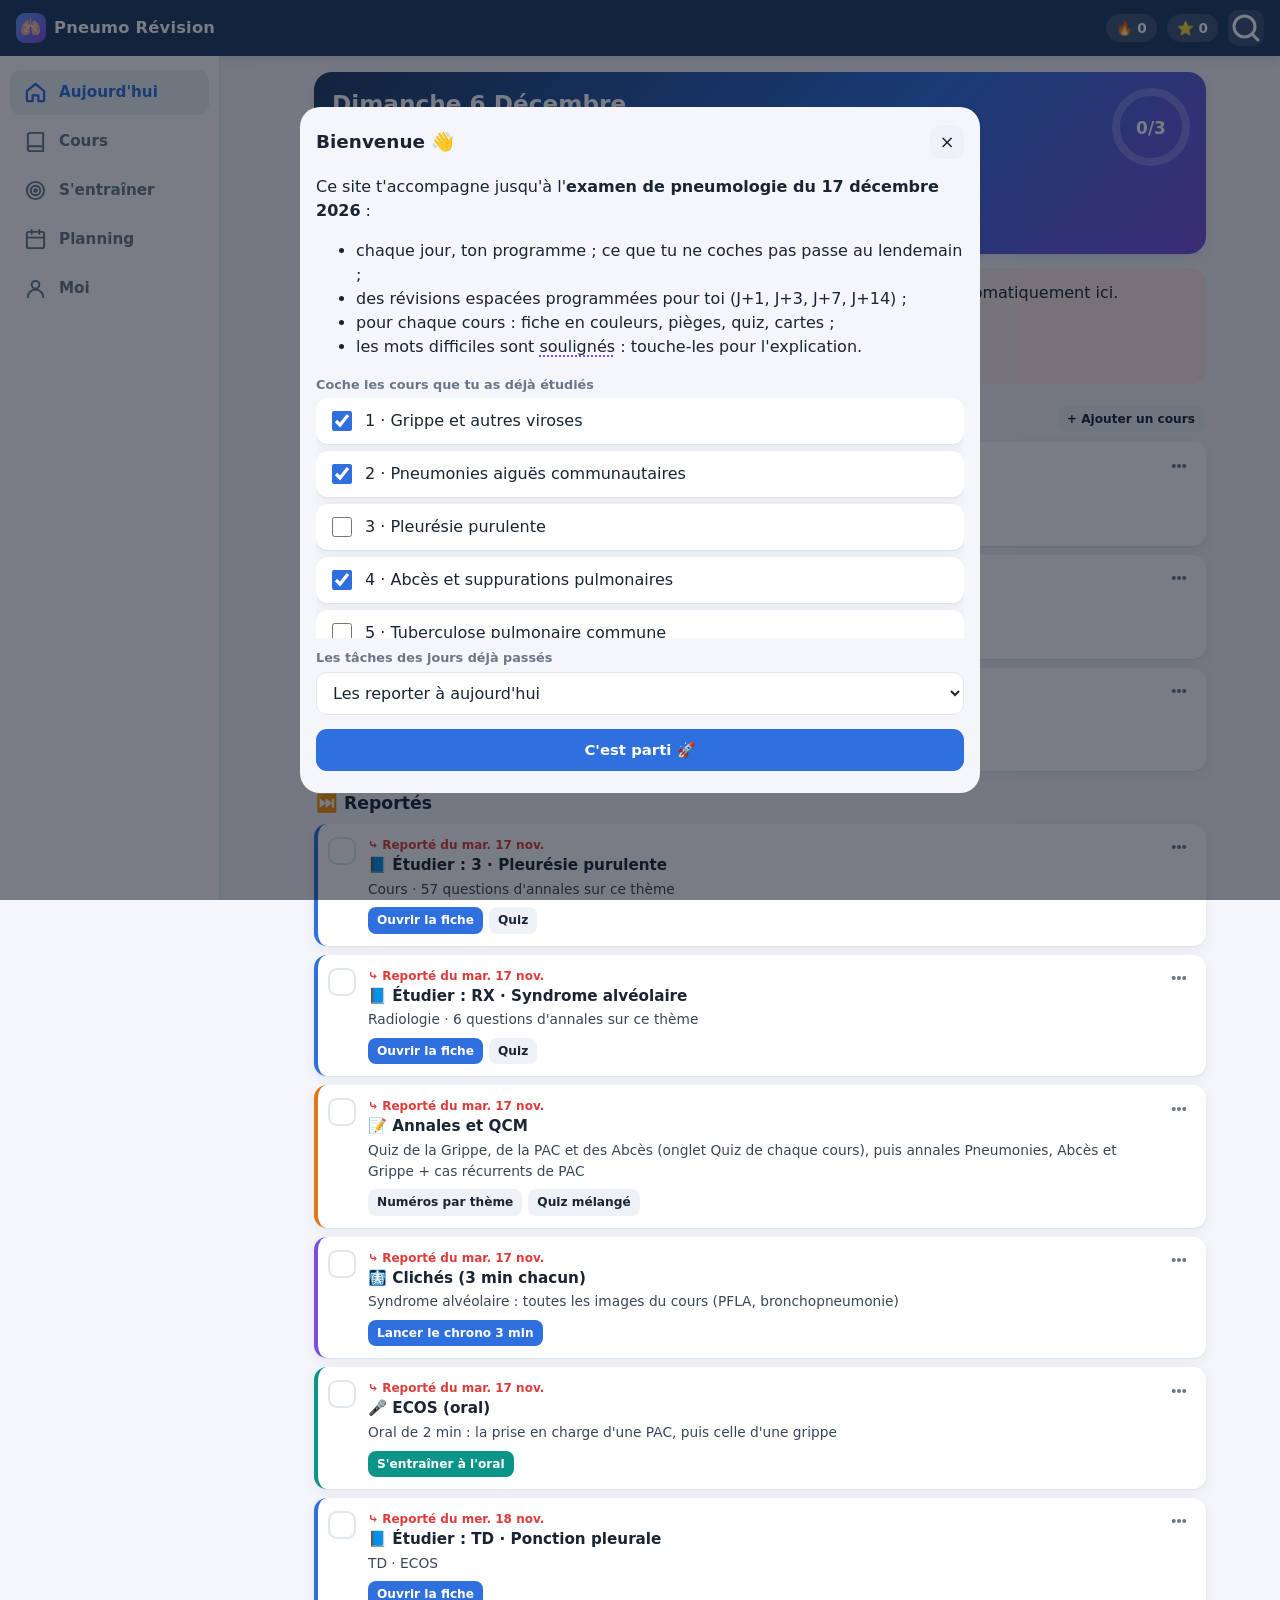
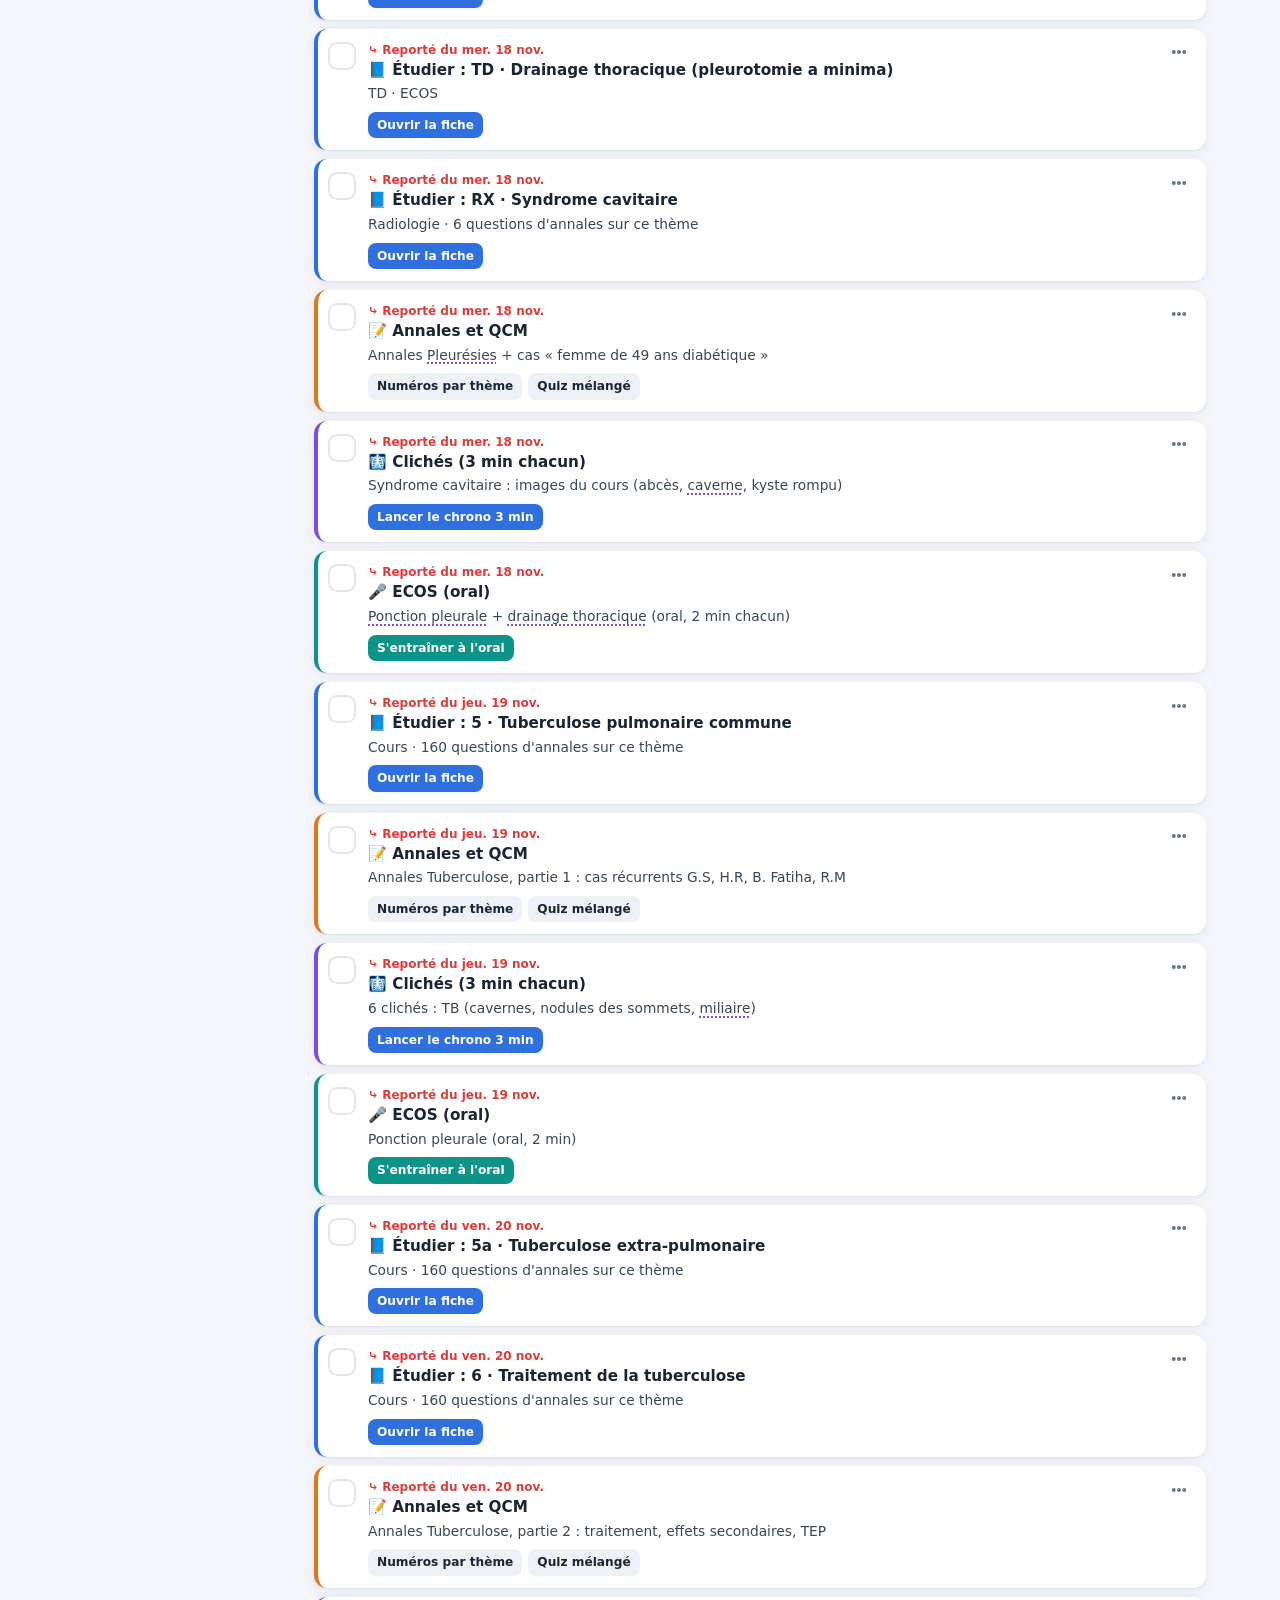
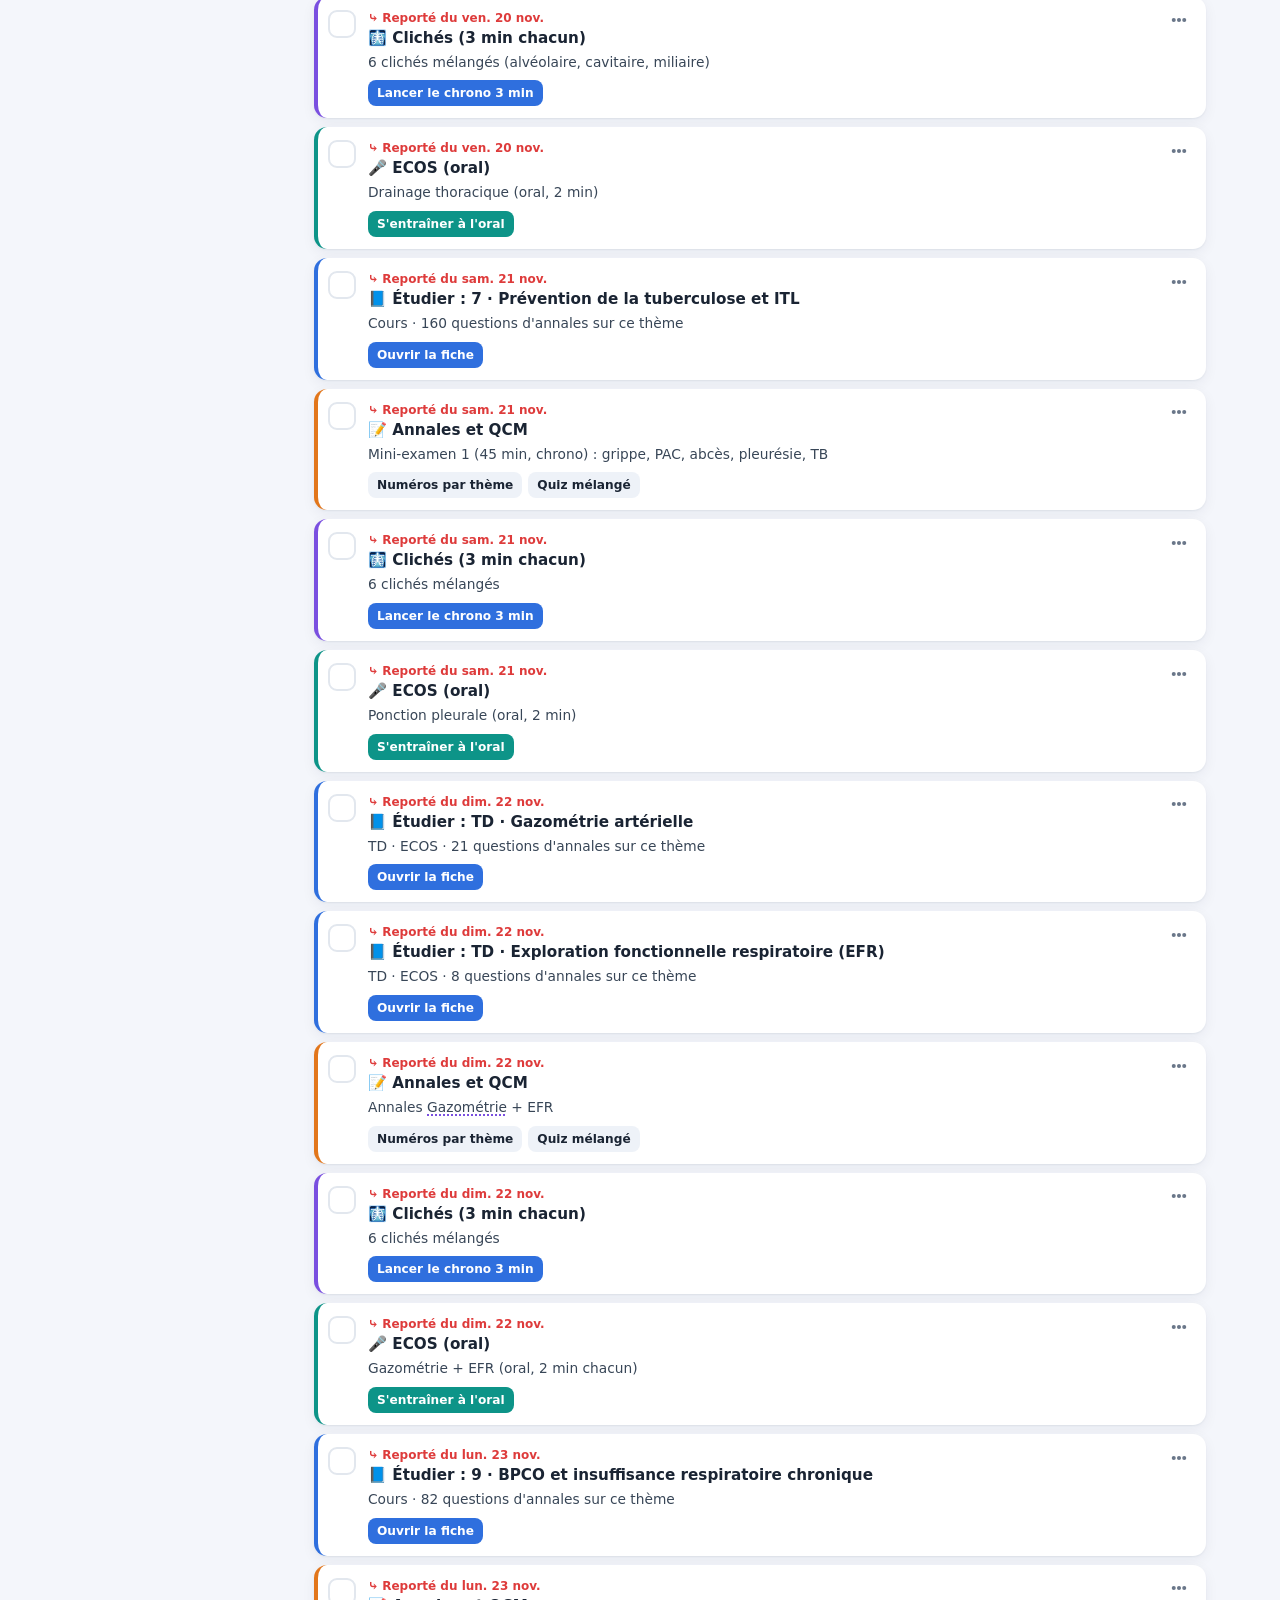
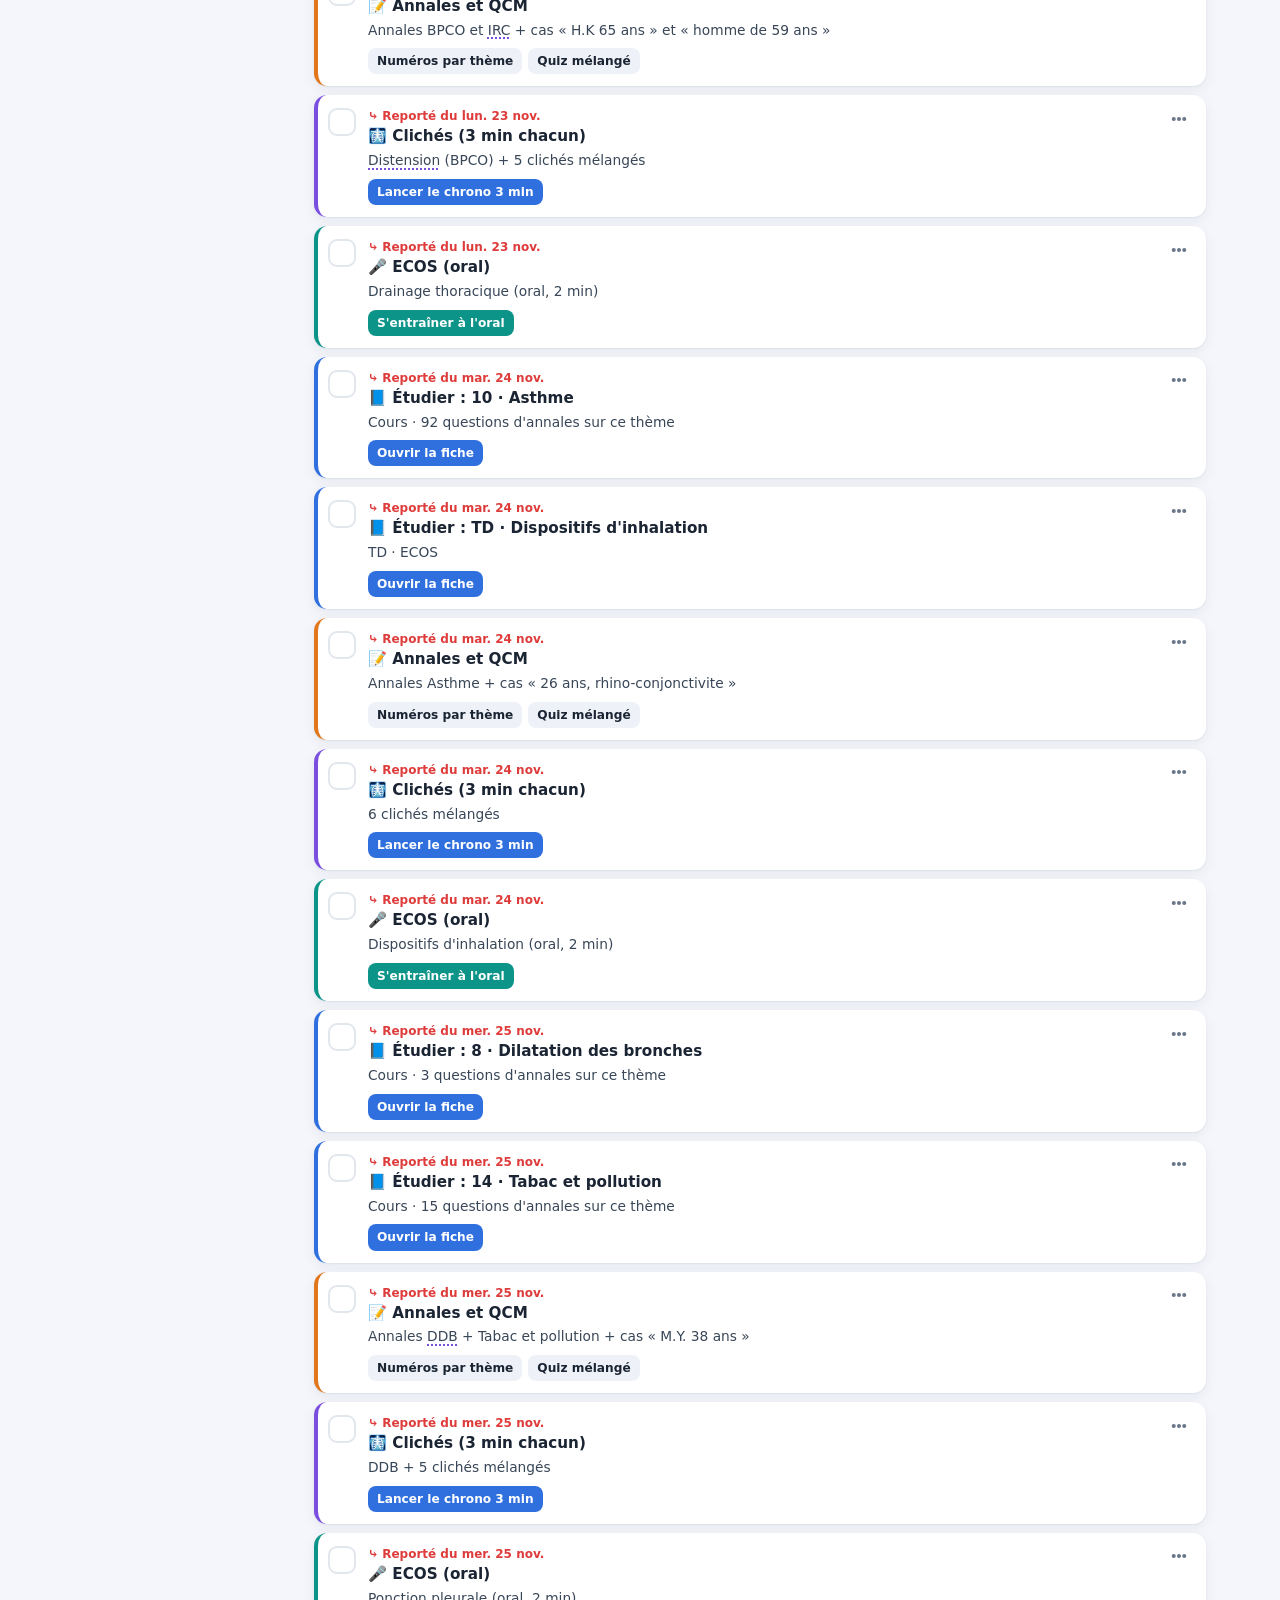
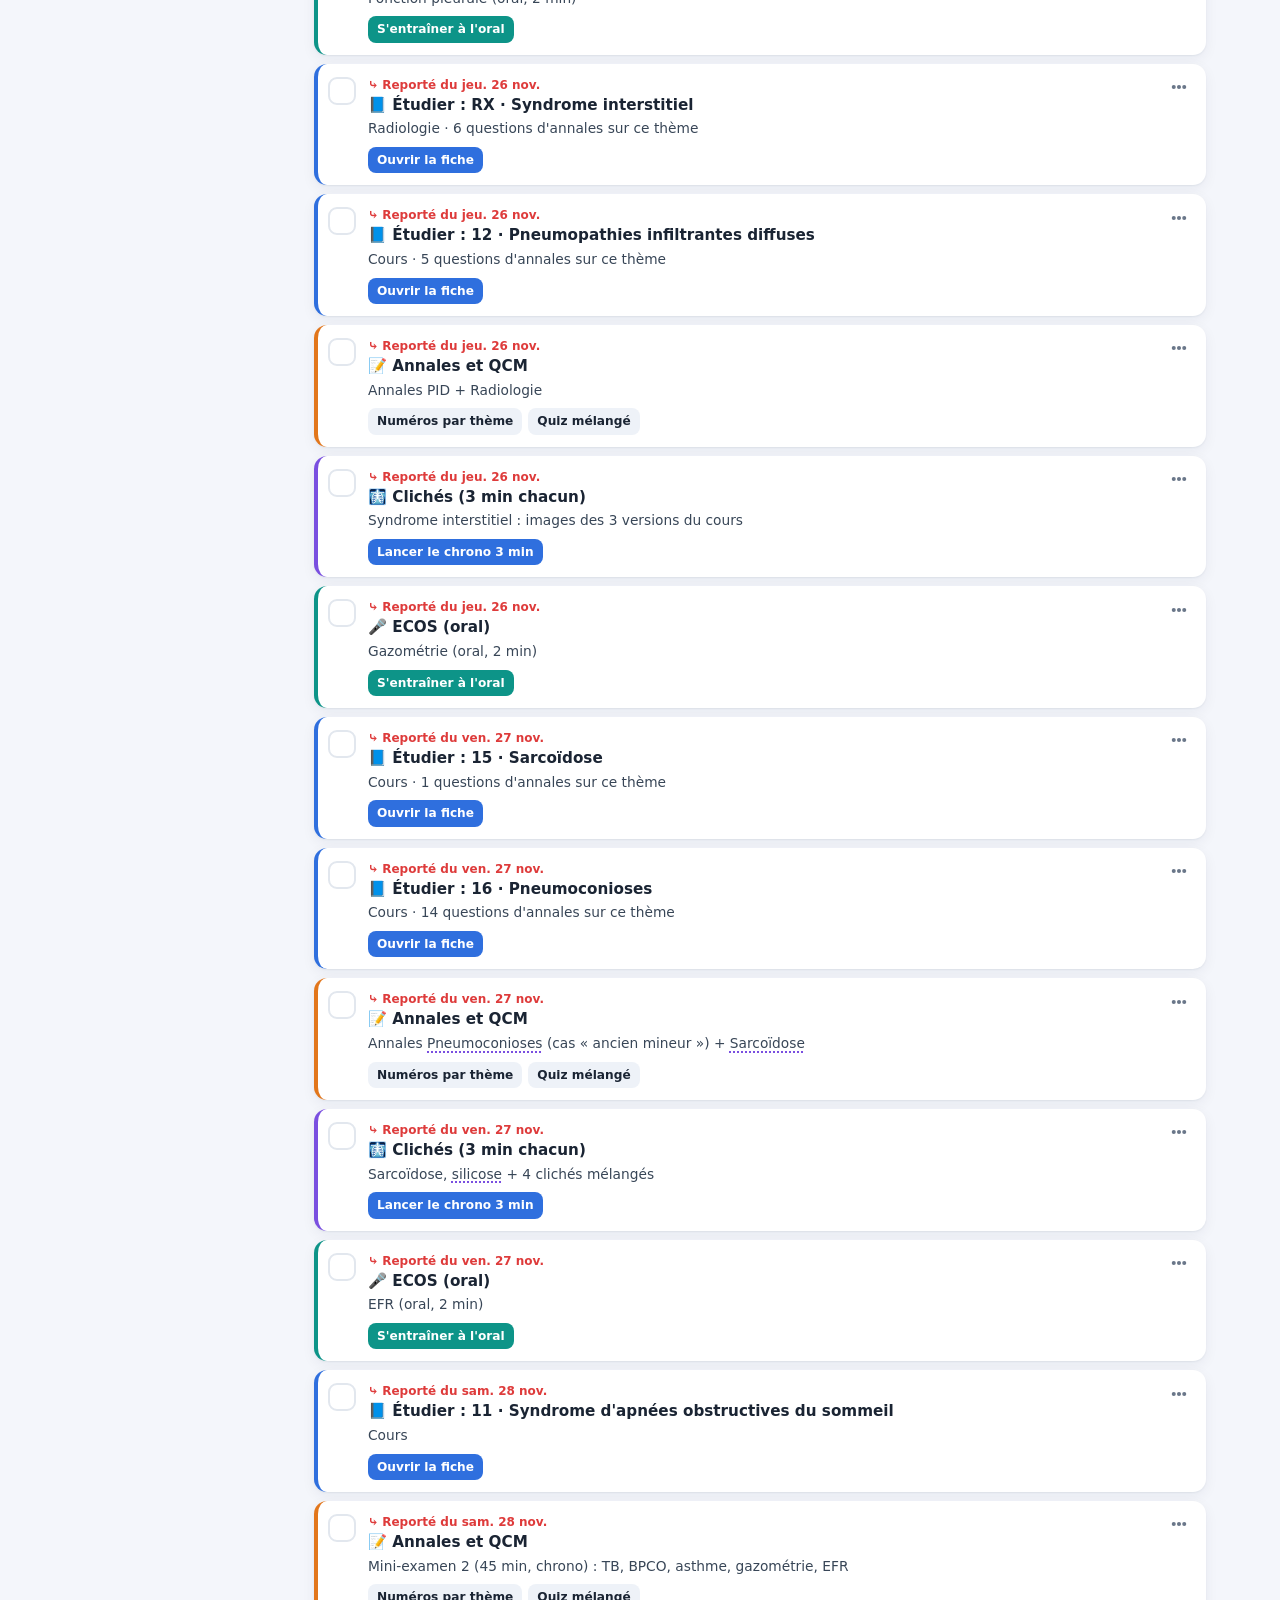
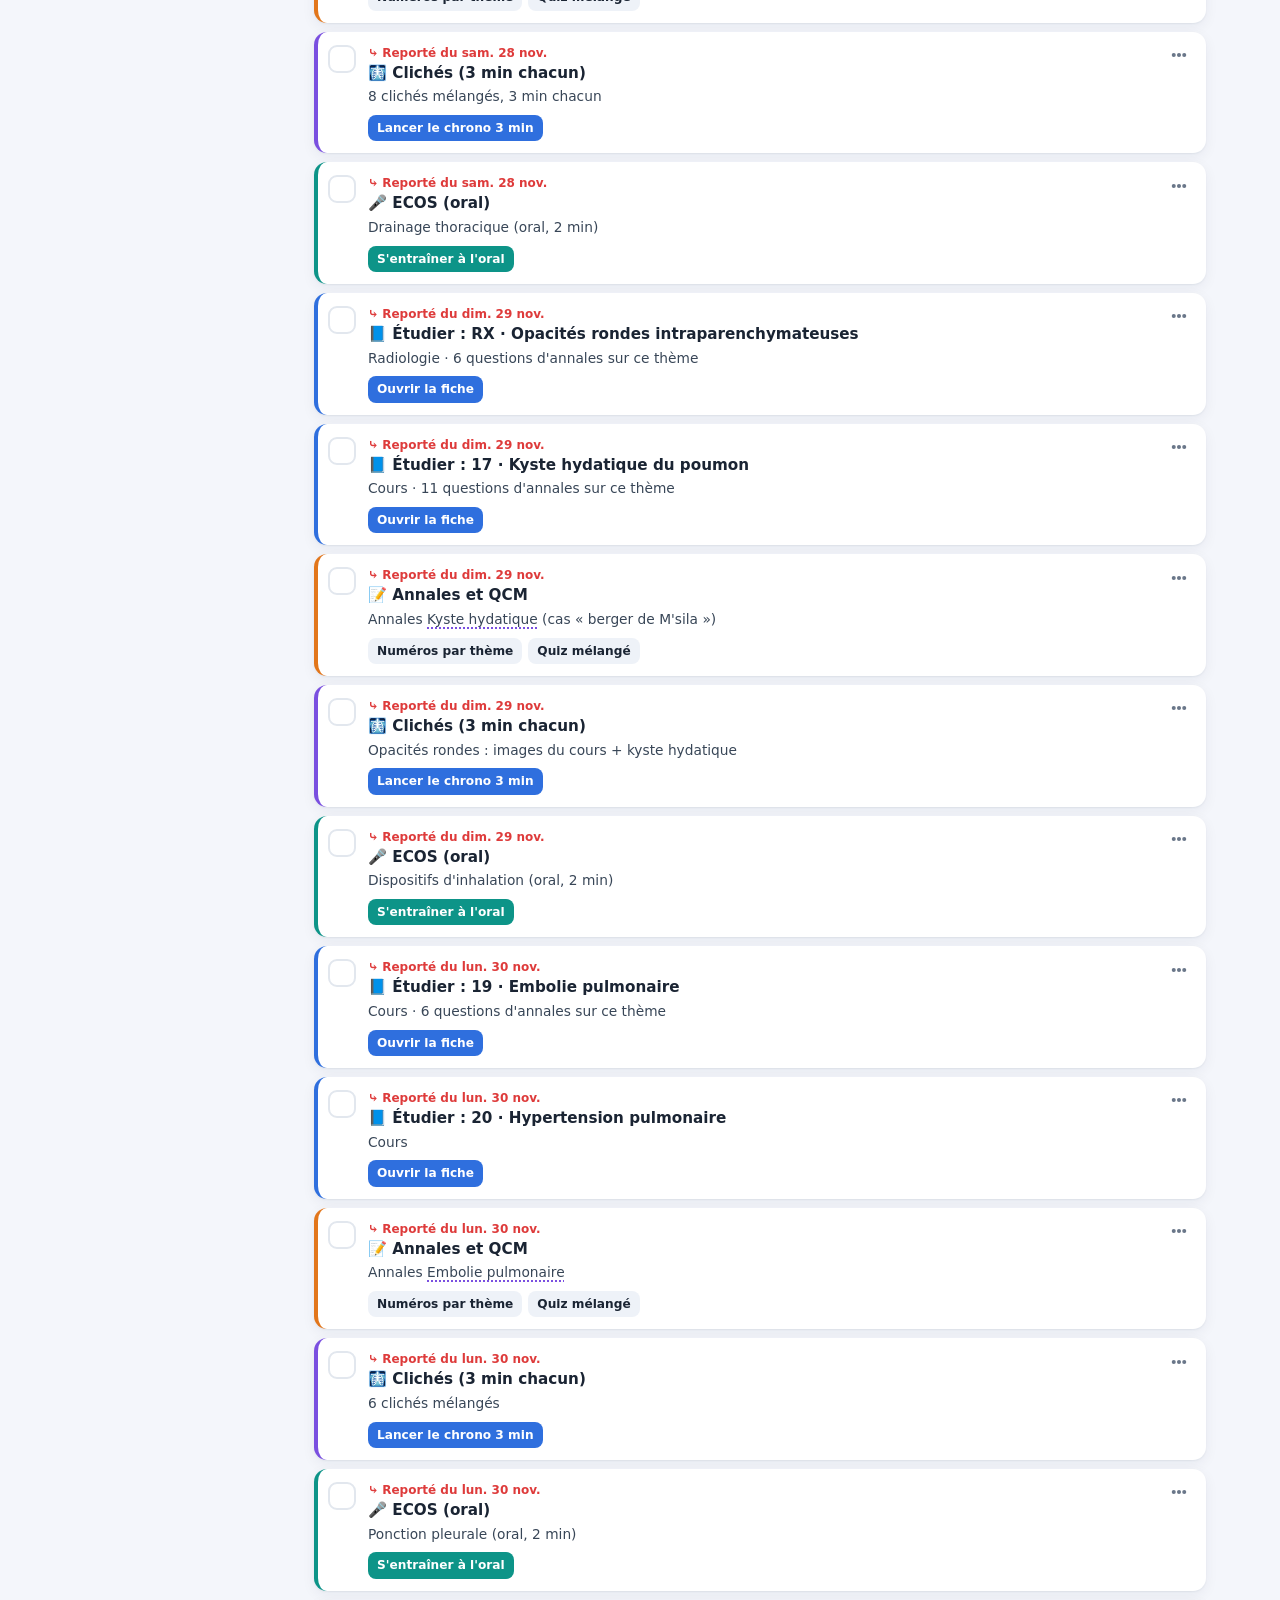
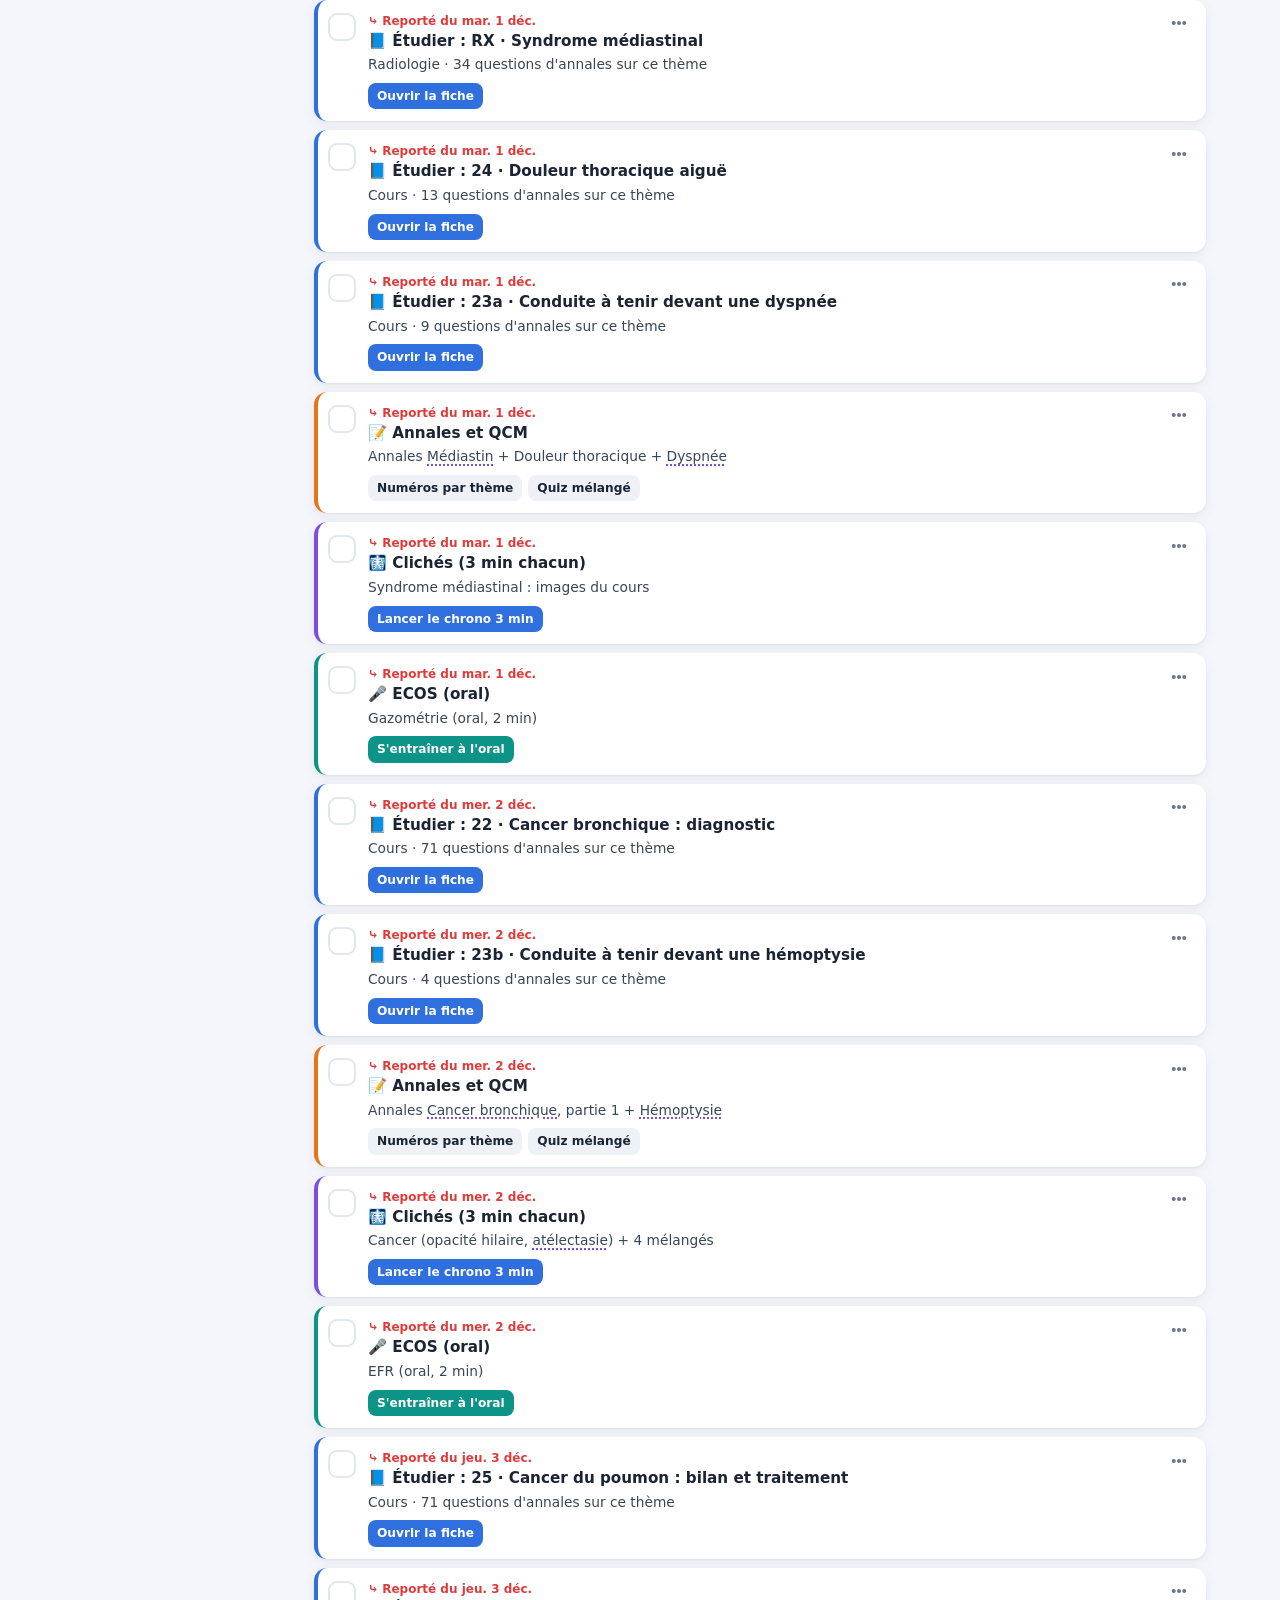
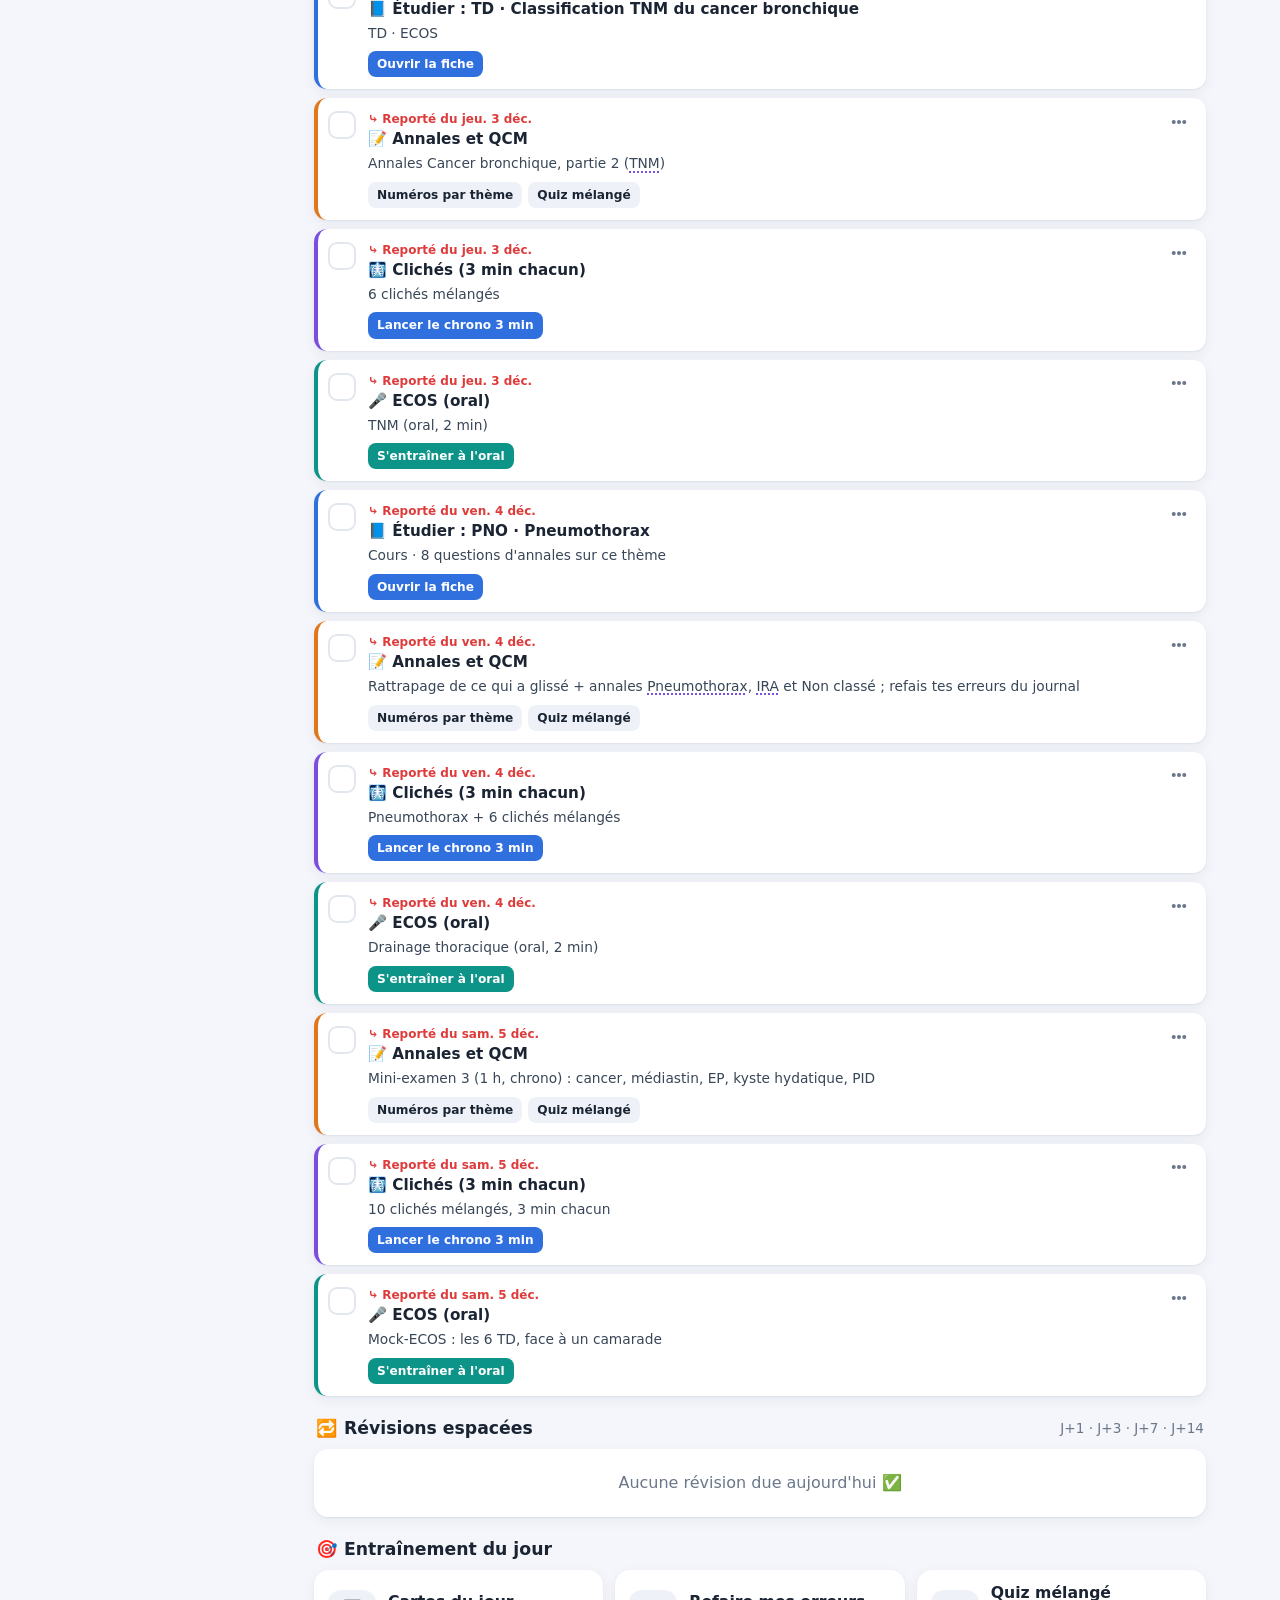
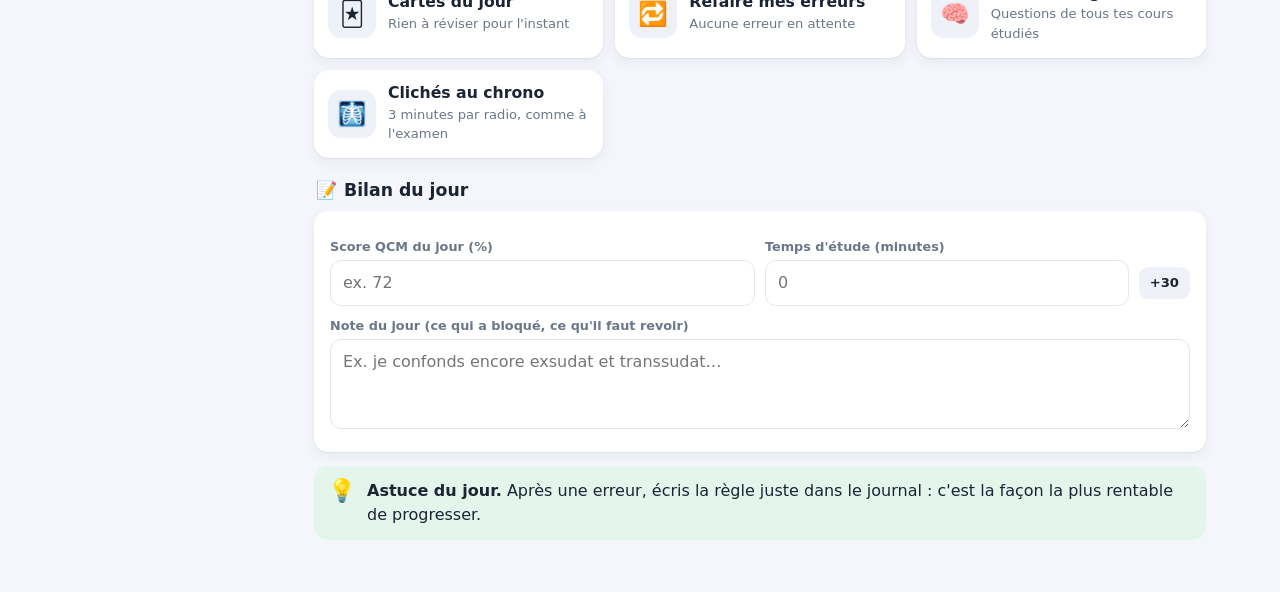
==== index.html @ cb08b5fe "Pneumo Révision : première version du site Planning jour par jour avec report automatique, révisions" ====
<!DOCTYPE html>
<html lang="fr">
<head>
<meta charset="utf-8">
<meta name="viewport" content="width=device-width, initial-scale=1, viewport-fit=cover">
<title>Pneumo Révision · Examen de pneumologie du 17/12/2026</title>
<meta name="description" content="Réviser la pneumologie (4e année, Blida) : planning jour par jour avec report automatique, fiches en couleurs, pièges, quiz, cartes, clichés au chrono, ECOS.">
<meta name="theme-color" content="#1e3a62">
<link rel="manifest" href="manifest.webmanifest">
<link rel="icon" type="image/png" href="img/icon-192.png">
<link rel="apple-touch-icon" href="img/icon-192.png">
<link rel="stylesheet" href="css/app.css">
</head>
<body>
<div id="app"><p style="padding:24px;font-family:system-ui,sans-serif;color:#6a7789">Chargement de Pneumo Révision…</p></div>
<noscript><p style="padding:24px;font-family:system-ui,sans-serif">Active JavaScript pour utiliser ce site.</p></noscript>
<script>window.PNEUMO = { F: {}, fiche: function (id, d) { this.F[id] = d; } };</script>
<script src="data/lessons.js"></script>
<script src="data/plan.js"></script>
<script src="data/annales.js"></script>
<script src="data/glossaire.js"></script>
<script src="data/qsj.js"></script>
<script src="data/figs.js"></script>
<script src="data/fiches.js"></script>
<script src="js/core.js"></script>
<script src="js/ui.js"></script>
<script src="js/views.js"></script>
<script src="js/train.js"></script>
<script>
  PNEUMO.start();
  if ('serviceWorker' in navigator && location.protocol === 'https:') { navigator.serviceWorker.register('sw.js').catch(function () {}); }
</script>
</body>
</html>
---- css/app.css ----
/* Pneumo Révision — feuille de style */
:root{
  --bg:#f4f6fb; --card:#fff; --ink:#1a2433; --ink2:#384657; --muted:#6a7789; --line:#e2e7ee; --soft:#eef2f8; --soft2:#f7f9fc;
  --navy:#1e3a62; --blue:#2f6fde; --teal:#0d9488; --green:#1f9d60; --orange:#e2761b; --red:#de3b3b; --purple:#7a4fe0; --pink:#d23a7a; --yellow:#f2b400;
  --p1:#2f6fde; --p2:#e2761b; --p3:#1f9d60; --px:#de3b3b;
  --ret-bg:#fff6d3; --ret-bd:#f0b400; --ret-ink:#8a5d00;
  --pie-bg:#fdeaea; --pie-bd:#de3b3b; --pie-ink:#a92626;
  --pq-bg:#e8f0ff; --pq-bd:#2f6fde; --pq-ink:#1f4fb4;
  --ast-bg:#e4f6ec; --ast-bd:#1f9d60; --ast-ink:#16794a;
  --crs-bg:#fff0e2; --crs-bd:#e8590c; --crs-ink:#a8460a;
  --ex-bg:#f2edff; --ex-bd:#7a4fe0; --ex-ink:#5b35b8;
  --shadow:0 1px 2px rgba(20,35,60,.06),0 4px 14px rgba(20,35,60,.06);
  --r:14px; --nav-h:64px;
  color-scheme:light;
}
[data-theme=dark]{
  --bg:#0e1420; --card:#172131; --ink:#e8eef6; --ink2:#c3cedb; --muted:#8c99aa; --line:#263346; --soft:#1d2a3d; --soft2:#152031;
  --navy:#2a4d80;
  --ret-bg:#3a3010; --ret-ink:#ffd666; --pie-bg:#3c1b1d; --pie-ink:#ff9b9b; --pq-bg:#16284a; --pq-ink:#9cc0ff;
  --ast-bg:#13311f; --ast-ink:#7fe0a7; --crs-bg:#3a2412; --crs-ink:#ffb27a; --ex-bg:#271d45; --ex-ink:#c4adff;
  --shadow:0 1px 2px rgba(0,0,0,.3),0 6px 18px rgba(0,0,0,.25);
  color-scheme:dark;
}
*{box-sizing:border-box}
html{-webkit-text-size-adjust:100%}
body{margin:0;background:var(--bg);color:var(--ink);font:16px/1.5 system-ui,-apple-system,"Segoe UI",Roboto,"Noto Sans","Helvetica Neue",Arial,sans-serif;-webkit-tap-highlight-color:transparent}
a{color:var(--blue);text-decoration:none}
button{font:inherit;color:inherit;cursor:pointer}
input,select,textarea{font:inherit;color:inherit}
h1,h2,h3,h4{line-height:1.2;margin:0}
mark{background:#ffe066;color:#1a2433;border-radius:3px;padding:0 .15em}
[data-theme=dark] mark{background:#b8860b;color:#fff}
b,strong{font-weight:700}
em.red{font-style:normal;color:var(--red);font-weight:700}
.muted{color:var(--muted)}
.small{font-size:.85rem}
.hide{display:none!important}
.sr{position:absolute;width:1px;height:1px;overflow:hidden;clip:rect(0 0 0 0)}

/* ---------- layout ---------- */
#app{min-height:100vh}
.top{position:sticky;top:0;z-index:30;display:flex;align-items:center;gap:10px;padding:10px 16px;background:var(--navy);color:#fff;box-shadow:0 2px 10px rgba(0,0,0,.12)}
.top .logo{display:flex;align-items:center;gap:8px;font-weight:800;letter-spacing:.2px;color:#fff;font-size:1.02rem}
.top .logo .lg{width:30px;height:30px;border-radius:9px;background:linear-gradient(135deg,#5aa0ff,#7a4fe0);display:grid;place-items:center;font-size:17px}
.top .sp{flex:1}
@media(max-width:400px){.top .lt2{display:none}.top{gap:7px;padding:10px 12px}}
.top .pill{display:flex;align-items:center;gap:5px;background:rgba(255,255,255,.14);border-radius:99px;padding:4px 10px;font-size:.85rem;font-weight:700;color:#fff;border:0}
.top .ib{background:rgba(255,255,255,.12);border:0;color:#fff;width:36px;height:36px;border-radius:10px;display:grid;place-items:center}
main{max-width:920px;margin:0 auto;padding:16px 14px calc(var(--nav-h) + 26px)}
.nav{position:fixed;left:0;right:0;bottom:0;z-index:40;display:flex;background:var(--card);border-top:1px solid var(--line);height:var(--nav-h);padding-bottom:env(safe-area-inset-bottom)}
.nav a{flex:1;display:flex;flex-direction:column;align-items:center;justify-content:center;gap:2px;font-size:.7rem;color:var(--muted);font-weight:600}
.nav a svg{width:23px;height:23px}
.nav a.on{color:var(--blue)}
.nav a.on svg{stroke-width:2.4}
@media(min-width:960px){
  .nav{top:56px;bottom:0;right:auto;width:220px;height:auto;flex-direction:column;justify-content:flex-start;padding:14px 10px;border-top:0;border-right:1px solid var(--line);gap:4px}
  .nav a{flex:0;flex-direction:row;justify-content:flex-start;gap:12px;font-size:.95rem;padding:11px 14px;border-radius:11px}
  .nav a.on{background:var(--soft)}
  main{margin-left:max(240px,calc(50% - 460px + 120px));padding-bottom:40px}
}

/* ---------- generic ---------- */
.card{background:var(--card);border-radius:var(--r);box-shadow:var(--shadow);padding:16px;margin-bottom:14px}
.card.flat{box-shadow:none;border:1px solid var(--line)}
.h-sec{display:flex;align-items:center;justify-content:space-between;gap:8px;margin:22px 2px 10px}
.h-sec h2{font-size:1.08rem}
.h-sec .act{font-size:.85rem;font-weight:600}
.row{display:flex;gap:10px;align-items:center}
.wrap{flex-wrap:wrap}
.grow{flex:1;min-width:0}
.grid2{display:grid;grid-template-columns:repeat(auto-fill,minmax(250px,1fr));gap:12px}
.grid3{display:grid;grid-template-columns:repeat(auto-fill,minmax(180px,1fr));gap:10px}
.btn{display:inline-flex;align-items:center;justify-content:center;gap:7px;border:0;border-radius:11px;padding:10px 15px;font-weight:700;font-size:.93rem;background:var(--blue);color:#fff;transition:transform .08s,filter .15s;text-align:center}
.btn:active{transform:scale(.97)}
.btn:hover{filter:brightness(1.06)}
.btn.ghost{background:var(--soft);color:var(--ink)}
.btn.line{background:transparent;color:var(--blue);box-shadow:inset 0 0 0 1.5px var(--blue)}
.btn.green{background:var(--green)} .btn.red{background:var(--red)} .btn.orange{background:var(--orange)} .btn.purple{background:var(--purple)} .btn.teal{background:var(--teal)}
.btn.sm{padding:6px 11px;font-size:.82rem;border-radius:9px}
.btn.xs{padding:4px 9px;font-size:.76rem;border-radius:8px}
.btn.block{width:100%}
.btn[disabled]{opacity:.45;pointer-events:none}
.chip{display:inline-flex;align-items:center;gap:5px;font-size:.75rem;font-weight:700;padding:3px 9px;border-radius:99px;background:var(--soft);color:var(--ink2);white-space:nowrap}
.chip.blue{background:#e6efff;color:#2556c4} .chip.green{background:#e1f5ea;color:#177a4a} .chip.orange{background:#fdeedd;color:#b25a10}
.chip.red{background:#fde6e6;color:#b52b2b} .chip.purple{background:#efe8ff;color:#5d35c0} .chip.teal{background:#dcf4f1;color:#0b7369} .chip.gray{background:var(--soft);color:var(--muted)}
[data-theme=dark] .chip.blue{background:#1c3260;color:#a9c6ff}[data-theme=dark] .chip.green{background:#123726;color:#86e0ad}[data-theme=dark] .chip.orange{background:#3d2611;color:#ffbd85}
[data-theme=dark] .chip.red{background:#3f1b1d;color:#ffa3a3}[data-theme=dark] .chip.purple{background:#2a1f4d;color:#c8b2ff}[data-theme=dark] .chip.teal{background:#0f3532;color:#7fe3d6}
.bar{height:8px;border-radius:99px;background:var(--soft);overflow:hidden}
.bar>i{display:block;height:100%;border-radius:99px;background:linear-gradient(90deg,var(--blue),var(--purple));transition:width .5s}
.bar.green>i{background:linear-gradient(90deg,#20b26c,#7bd389)}
.input,select.input,textarea.input{width:100%;border:1.5px solid var(--line);background:var(--card);border-radius:11px;padding:10px 12px;outline:0}
.input:focus{border-color:var(--blue)}
textarea.input{min-height:90px;resize:vertical}
label.lb{display:block;font-size:.8rem;font-weight:700;color:var(--muted);margin:10px 0 4px}
.empty{text-align:center;color:var(--muted);padding:22px 10px}
.kpi{display:grid;grid-template-columns:repeat(auto-fit,minmax(120px,1fr));gap:10px}
.kpi>div{background:var(--card);border-radius:13px;box-shadow:var(--shadow);padding:12px 14px}
.kpi b{display:block;font-size:1.45rem;line-height:1.1}
.kpi span{font-size:.78rem;color:var(--muted);font-weight:600}

/* ---------- hero (today) ---------- */
.hero{position:relative;overflow:hidden;border-radius:18px;padding:18px;color:#fff;background:linear-gradient(135deg,#1e3a62 0%,#2f6fde 60%,#7a4fe0 100%);box-shadow:var(--shadow);margin-bottom:14px}
.hero h1{font-size:1.45rem;text-transform:capitalize}
.hero .sub{opacity:.92;margin-top:4px;font-size:.92rem}
.hero .cd{display:inline-flex;align-items:baseline;gap:6px;margin-top:10px;background:rgba(255,255,255,.16);border-radius:12px;padding:6px 12px;font-weight:700}
.hero .cd b{font-size:1.5rem}
.hero .ring{position:absolute;right:16px;top:16px}
.hero .chips{margin-top:10px;display:flex;gap:6px;flex-wrap:wrap}
.hero .chips .chip{background:rgba(255,255,255,.18);color:#fff}
.ring text{font-weight:800}

/* ---------- tasks ---------- */
.task{display:flex;align-items:flex-start;gap:12px;background:var(--card);border-radius:13px;box-shadow:var(--shadow);padding:12px 12px 12px 10px;margin-bottom:9px;border-left:4px solid var(--blue);transition:opacity .25s}
.task.k-lesson{border-left-color:var(--blue)} .task.k-annales{border-left-color:var(--orange)} .task.k-cliches{border-left-color:var(--purple)} .task.k-ecos{border-left-color:var(--teal)} .task.k-rev{border-left-color:var(--green)} .task.k-extra{border-left-color:var(--pink)}
.task.done{opacity:.55}
.task.done .tt{text-decoration:line-through}
.task .tt{font-weight:700;font-size:.95rem}
.task .td{font-size:.86rem;color:var(--ink2);margin-top:2px}
.task .ta{display:flex;gap:6px;flex-wrap:wrap;margin-top:8px}
.task .late{color:var(--red);font-weight:700;font-size:.75rem}
.ck{flex:0 0 auto;width:28px;height:28px;border-radius:9px;border:2px solid var(--line);background:var(--card);display:grid;place-items:center;transition:all .15s;margin-top:1px;padding:0}
.ck svg{width:17px;height:17px;stroke:#fff;stroke-width:3.2;opacity:0}
.ck.on{background:var(--green);border-color:var(--green)}
.ck.on svg{opacity:1}
.more{border:0;background:transparent;color:var(--muted);width:30px;height:30px;border-radius:8px;flex:0 0 auto}
.more:hover{background:var(--soft)}
.banner{border-radius:14px;padding:13px 14px;margin-bottom:12px;display:flex;gap:11px;align-items:flex-start}
.banner.warn{background:var(--pie-bg);color:var(--ink)}
.banner.info{background:var(--pq-bg)}
.banner.ok{background:var(--ast-bg)}
.banner .bi{font-size:1.4rem;line-height:1}

/* ---------- lessons list ---------- */
.seg{display:flex;gap:6px;overflow-x:auto;padding-bottom:4px;margin-bottom:10px;scrollbar-width:none}
.seg button{border:0;background:var(--card);box-shadow:var(--shadow);border-radius:99px;padding:7px 13px;font-weight:700;font-size:.82rem;white-space:nowrap;color:var(--ink2)}
.seg button.on{background:var(--navy);color:#fff}
.lc{position:relative;display:block;background:var(--card);border-radius:14px;box-shadow:var(--shadow);padding:13px 14px 12px;color:var(--ink);overflow:hidden;transition:transform .12s}
.lc:active{transform:scale(.985)}
.lc:before{content:"";position:absolute;left:0;top:0;bottom:0;width:5px;background:var(--c,var(--blue))}
.lc .n{display:inline-grid;place-items:center;min-width:30px;height:30px;padding:0 6px;border-radius:9px;background:var(--c,var(--blue));color:#fff;font-weight:800;font-size:.85rem;margin-right:8px}
.lc h3{font-size:.98rem;display:flex;align-items:center}
.lc .meta{display:flex;flex-wrap:wrap;gap:5px;margin-top:9px}
.lc .bar{margin-top:9px;height:6px}

/* ---------- lesson page ---------- */
.lh{border-radius:18px;padding:18px 18px 14px;color:#fff;background:linear-gradient(135deg,var(--c1,#1e3a62),var(--c2,#2f6fde));box-shadow:var(--shadow);margin-bottom:12px}
.lh .kick{font-size:.75rem;font-weight:800;letter-spacing:.08em;text-transform:uppercase;opacity:.85}
.lh h1{font-size:1.45rem;margin-top:4px}
.lh .row{margin-top:12px;flex-wrap:wrap}
.lh .btn{background:rgba(255,255,255,.18)}
.lh .btn.done{background:#fff;color:var(--green)}
.tabs{display:flex;gap:4px;overflow-x:auto;background:var(--card);border-radius:13px;padding:4px;box-shadow:var(--shadow);margin-bottom:14px;position:sticky;top:58px;z-index:20;scrollbar-width:none}
.tabs button{border:0;background:transparent;padding:9px 12px;border-radius:10px;font-weight:700;font-size:.86rem;color:var(--muted);white-space:nowrap;flex:1 0 auto}
.tabs button.on{background:var(--navy);color:#fff}

/* ---------- fiche ---------- */
.ess{background:linear-gradient(135deg,#fffbe8,#fff3cf);border:1.5px solid #f3d36b;border-radius:16px;padding:14px 16px;margin-bottom:16px;color:#3b2f00}
[data-theme=dark] .ess{background:#2e2710;border-color:#6b5713;color:#f7e7b0}
.ess h3{font-size:.95rem;display:flex;gap:8px;align-items:center;margin-bottom:6px}
.ess ul{margin:0;padding-left:20px}
.ess li{margin:4px 0}
.sec{margin-bottom:18px}
.sec-h{display:flex;align-items:center;gap:10px;border-radius:12px;padding:9px 14px;color:#fff;background:var(--sc,var(--navy));margin-bottom:10px}
.sec-h .num{width:26px;height:26px;border-radius:50%;background:rgba(255,255,255,.95);color:var(--sc,var(--navy));display:grid;place-items:center;font-weight:900;font-size:.85rem;flex:0 0 auto}
.sec-h h2{font-size:1.02rem}
.sec-b{padding:0 2px}
.sec-b p{margin:8px 0}
.sec-b ul,.sec-b ol{margin:6px 0;padding-left:22px}
.sec-b li{margin:3px 0}
.co{border-radius:12px;padding:10px 13px 11px;margin:10px 0;border-left:5px solid}
.co .cl{font-size:.72rem;font-weight:900;letter-spacing:.06em;text-transform:uppercase;margin-bottom:3px}
.co.ret{background:var(--ret-bg);border-color:var(--ret-bd)} .co.ret .cl{color:var(--ret-ink)}
.co.pie{background:var(--pie-bg);border-color:var(--pie-bd)} .co.pie .cl{color:var(--pie-ink)}
.co.pq{background:var(--pq-bg);border-color:var(--pq-bd)} .co.pq .cl{color:var(--pq-ink)}
.co.ast{background:var(--ast-bg);border-color:var(--ast-bd)} .co.ast .cl{color:var(--ast-ink)}
.co.crs{background:var(--crs-bg);border-color:var(--crs-bd)} .co.crs .cl{color:var(--crs-ink)}
.co.ex{background:var(--ex-bg);border-color:var(--ex-bd)} .co.ex .cl{color:var(--ex-ink)}
.tbw{overflow-x:auto;margin:10px 0;border-radius:12px;box-shadow:0 0 0 1px var(--line)}
table.tb{border-collapse:collapse;width:100%;font-size:.88rem;background:var(--card)}
table.tb th{background:var(--navy);color:#fff;text-align:left;padding:8px 10px;font-size:.8rem;vertical-align:bottom}
table.tb td{padding:8px 10px;border-top:1px solid var(--line);vertical-align:top}
table.tb tr:nth-child(even) td{background:var(--soft2)}
table.tb td:first-child{font-weight:700}
.steps{counter-reset:st;list-style:none;padding:0!important;margin:10px 0}
.steps li{counter-increment:st;position:relative;padding:9px 12px 9px 48px;margin:7px 0!important;background:var(--card);border-radius:12px;box-shadow:0 0 0 1px var(--line)}
.steps li:before{content:counter(st);position:absolute;left:10px;top:8px;width:28px;height:28px;border-radius:50%;background:var(--blue);color:#fff;display:grid;place-items:center;font-weight:800;font-size:.85rem}
.cards{display:grid;grid-template-columns:repeat(auto-fit,minmax(190px,1fr));gap:10px;margin:10px 0}
.cards>div{border-radius:13px;padding:11px 13px;background:var(--card);box-shadow:0 0 0 1px var(--line);border-top:4px solid var(--cc,var(--blue))}
.cards h4{font-size:.92rem;margin-bottom:4px;color:var(--cc,var(--blue))}
.cards p{margin:0;font-size:.88rem}

/* ---------- figures ---------- */
.fig{margin:12px 0;background:#000;border-radius:14px;overflow:hidden;position:relative}
.fig .stage{position:relative;max-width:520px;margin:0 auto}
.fig img{display:block;width:100%;height:auto;user-select:none;-webkit-user-drag:none}
.fig .mk{position:absolute;transform:translate(-50%,-50%);width:26px;height:26px;border-radius:50%;background:#ffb703;color:#1a1a1a;font-weight:900;font-size:.8rem;display:grid;place-items:center;box-shadow:0 0 0 3px rgba(0,0,0,.45);border:0;padding:0;transition:transform .15s}
.fig .mk.on{transform:translate(-50%,-50%) scale(1.25);background:#fff}
.fig .dmark{position:absolute;left:10px;top:10px;width:30px;height:30px;border-radius:8px;border:2px solid #fff;color:#fff;font-weight:900;display:grid;place-items:center;font-size:.9rem}
.fig figcaption{background:var(--card);color:var(--ink);padding:10px 13px 12px}
.fig .ft{font-weight:800;color:var(--purple);margin-bottom:4px}
.fig ol.leg{margin:4px 0;padding-left:0;list-style:none;counter-reset:lg}
.fig ol.leg li{counter-increment:lg;display:flex;gap:8px;align-items:flex-start;margin:5px 0;font-size:.9rem;cursor:pointer;border-radius:8px;padding:2px 4px}
.fig ol.leg li:before{content:counter(lg);flex:0 0 22px;height:22px;border-radius:50%;background:#ffb703;color:#1a1a1a;font-weight:900;font-size:.75rem;display:grid;place-items:center;margin-top:1px}
.fig ol.leg li.on{background:var(--soft)}
.fig .cap{font-size:.75rem;color:var(--muted);font-style:italic;margin-top:6px}
.fig .tools{position:absolute;right:10px;top:10px;display:flex;gap:6px}
.fig .tools button{background:rgba(0,0,0,.55);color:#fff;border:1px solid rgba(255,255,255,.35);border-radius:9px;padding:5px 9px;font-size:.75rem;font-weight:700}
.fig.hidelab .mk{opacity:0;pointer-events:none}
.fig .guess{position:absolute;width:30px;height:30px;transform:translate(-50%,-50%);border-radius:50%;border:3px solid #ff4d6d;box-shadow:0 0 0 3px rgba(0,0,0,.4)}
.fig .hot{position:absolute;transform:translate(-50%,-50%);border-radius:50%;border:3px dashed #3ddc97;background:rgba(61,220,151,.12)}
.svgfig{margin:12px 0;background:var(--card);border-radius:14px;box-shadow:0 0 0 1px var(--line);padding:10px;overflow-x:auto}
.svgfig svg{display:block;width:100%;height:auto;max-width:640px;margin:0 auto}
.svgfig figcaption{font-size:.8rem;color:var(--muted);text-align:center;margin-top:6px}

/* ---------- glossary ---------- */
.term{border:0;background:none;padding:0;font:inherit;color:inherit;text-decoration:underline dotted 2px;text-decoration-color:var(--purple);text-underline-offset:3px;cursor:help;display:inline;text-align:inherit}
.term:hover{color:var(--purple)}
#pop{position:fixed;z-index:90;max-width:min(340px,92vw);background:var(--card);color:var(--ink);border-radius:14px;box-shadow:0 10px 34px rgba(10,20,40,.28);padding:12px 14px;border:1px solid var(--line);font-size:.92rem;animation:pop .14s ease-out}
#pop h4{font-size:.98rem;color:var(--purple);margin-bottom:4px;padding-right:22px}
#pop .ar{direction:rtl;text-align:right;margin-top:7px;padding-top:7px;border-top:1px dashed var(--line);font-size:1rem;color:var(--ink2)}
#pop .x{position:absolute;right:8px;top:6px;border:0;background:none;font-size:1.1rem;color:var(--muted)}
@keyframes pop{from{opacity:0;transform:translateY(4px)}to{opacity:1;transform:none}}

/* ---------- pièges ---------- */
.pg{background:var(--card);border-radius:14px;box-shadow:var(--shadow);margin-bottom:12px;overflow:hidden}
.pg .pgh{background:var(--navy);color:#fff;padding:8px 13px;font-weight:800;font-size:.92rem;display:flex;gap:8px;align-items:center}
.pg .pgh small{background:rgba(255,255,255,.2);border-radius:6px;padding:1px 7px;font-size:.72rem}
.pg .ln{display:flex;gap:10px;padding:9px 13px;border-top:1px solid var(--line);align-items:flex-start}
.pg .ln .ic{flex:0 0 86px;font-size:.68rem;font-weight:900;letter-spacing:.05em;display:flex;align-items:center;gap:5px;text-transform:uppercase;padding-top:2px}
.pg .l1{background:var(--pie-bg)} .pg .l1 .ic{color:var(--pie-ink)}
.pg .l2{background:var(--ast-bg)} .pg .l2 .ic{color:var(--ast-ink)}
.pg .l3{background:var(--pq-bg)} .pg .l3 .ic{color:var(--pq-ink)}
.pg .l4{background:var(--ret-bg)} .pg .l4 .ic{color:var(--ret-ink)}
.pg .hid{filter:blur(6px);cursor:pointer;user-select:none}
.pg .ln .tx{flex:1;font-size:.92rem}

/* ---------- quiz ---------- */
.qz{background:var(--card);border-radius:16px;box-shadow:var(--shadow);padding:16px}
.qz .qn{display:flex;justify-content:space-between;font-size:.8rem;color:var(--muted);font-weight:700;margin-bottom:8px}
.qz .stem{font-weight:700;font-size:1.02rem;margin:6px 0 12px}
.qz .case{background:var(--soft);border-radius:12px;padding:10px 12px;font-size:.92rem;margin-bottom:10px;border-left:4px solid var(--purple)}
.opt{display:flex;gap:10px;align-items:flex-start;width:100%;text-align:left;border:1.5px solid var(--line);background:var(--card);border-radius:12px;padding:10px 12px;margin:7px 0;font-size:.95rem;transition:all .12s}
.opt .L{flex:0 0 26px;height:26px;border-radius:8px;background:var(--soft);display:grid;place-items:center;font-weight:800;font-size:.82rem}
.opt.sel{border-color:var(--blue);background:var(--pq-bg)}
.opt.sel .L{background:var(--blue);color:#fff}
.opt.ok{border-color:var(--green);background:var(--ast-bg)}
.opt.ok .L{background:var(--green);color:#fff}
.opt.ko{border-color:var(--red);background:var(--pie-bg)}
.opt.ko .L{background:var(--red);color:#fff}
.opt.miss{border-color:var(--green);border-style:dashed}
.vf{display:grid;grid-template-columns:1fr 1fr;gap:10px;margin-top:10px}
.vf .opt{justify-content:center;font-weight:800;font-size:1.05rem;padding:14px}
.conf{display:flex;gap:6px;flex-wrap:wrap;margin:10px 0 2px;font-size:.8rem;align-items:center}
.conf button{border:1.5px solid var(--line);background:var(--card);border-radius:99px;padding:4px 10px;font-weight:700;font-size:.78rem;color:var(--ink2)}
.conf button.on{background:var(--navy);color:#fff;border-color:var(--navy)}
.fb{border-radius:12px;padding:11px 13px;margin-top:12px;font-size:.93rem}
.fb.ok{background:var(--ast-bg)} .fb.ko{background:var(--pie-bg)}
.fb b.v{font-size:1rem}
.res{text-align:center;padding:10px 4px}
.res .big{font-size:2.6rem;font-weight:900;background:linear-gradient(135deg,var(--blue),var(--purple));-webkit-background-clip:text;background-clip:text;color:transparent}

/* ---------- flashcards ---------- */
.fc{perspective:1200px;height:300px;margin:6px 0 12px;cursor:pointer}
.fc .in{position:relative;width:100%;height:100%;transition:transform .45s;transform-style:preserve-3d}
.fc.flip .in{transform:rotateY(180deg)}
.fc .fa,.fc .fb2{position:absolute;inset:0;backface-visibility:hidden;-webkit-backface-visibility:hidden;border-radius:18px;box-shadow:var(--shadow);padding:20px;display:flex;flex-direction:column;justify-content:center;text-align:center;overflow:auto}
.fc .fa{background:var(--card);border-top:6px solid var(--blue)}
.fc .fb2{background:var(--card);border-top:6px solid var(--green);transform:rotateY(180deg)}
.fc .k{font-size:.72rem;font-weight:900;letter-spacing:.08em;text-transform:uppercase;color:var(--muted);margin-bottom:8px}
.fc .t{font-size:1.06rem;font-weight:700}
.fc .ar{direction:rtl;margin-top:10px;color:var(--ink2)}

/* ---------- planning ---------- */
.cal{display:grid;grid-template-columns:repeat(7,1fr);gap:5px}
.cal .wd{font-size:.68rem;font-weight:800;color:var(--muted);text-align:center;text-transform:uppercase;padding:2px 0}
.cal .d{min-height:74px;border-radius:11px;padding:5px 6px;background:var(--card);box-shadow:0 0 0 1px var(--line);font-size:.7rem;position:relative;border-top:3px solid var(--pc,var(--line));text-align:left;border-left:0;border-right:0;border-bottom:0;color:var(--ink)}
.cal .d.off{background:transparent;box-shadow:none;border-top-color:transparent;opacity:.35}
.cal .d b{font-size:.92rem}
.cal .d .l{display:block;color:var(--ink2);margin-top:2px;line-height:1.25;overflow:hidden;display:-webkit-box;-webkit-line-clamp:3;-webkit-box-orient:vertical}
.cal .d .st{position:absolute;right:5px;top:4px;font-size:.8rem}
.cal .d.today{box-shadow:0 0 0 2.5px var(--blue)}
.cal .d.exam{background:var(--pie-bg)}
@media(max-width:560px){.cal .d .l{display:none}.cal .d{min-height:52px;text-align:center}.cal .d .st{position:static;display:block}}

/* ---------- training hub ---------- */
.tile{display:flex;gap:12px;align-items:center;background:var(--card);border-radius:15px;box-shadow:var(--shadow);padding:14px;color:var(--ink);transition:transform .12s;border:0;width:100%;text-align:left}
.tile:active{transform:scale(.98)}
.tile .ti{flex:0 0 48px;height:48px;border-radius:13px;display:grid;place-items:center;font-size:1.5rem;background:var(--soft)}
.tile h3{font-size:.98rem}
.tile p{margin:2px 0 0;font-size:.82rem;color:var(--muted)}
.timer{display:grid;place-items:center;margin:8px auto}
.timer svg{width:170px;height:170px}
.timer .tv{font-size:2.1rem;font-weight:900;font-variant-numeric:tabular-nums}

/* ---------- stats / badges ---------- */
.lvl{display:flex;gap:14px;align-items:center}
.lvl .av{width:64px;height:64px;border-radius:18px;background:linear-gradient(135deg,#ffb703,#fb5607);display:grid;place-items:center;font-size:2rem;flex:0 0 auto}
.bdg{display:grid;grid-template-columns:repeat(auto-fill,minmax(98px,1fr));gap:10px}
.bdg>div{background:var(--card);border-radius:14px;box-shadow:var(--shadow);padding:12px 6px;text-align:center;font-size:.75rem;font-weight:700}
.bdg .e{font-size:1.9rem;display:block;margin-bottom:4px}
.bdg .off{opacity:.35;filter:grayscale(1)}
.chart{width:100%;height:auto;display:block}

/* ---------- overlays ---------- */
.toasts{position:fixed;left:50%;transform:translateX(-50%);bottom:calc(var(--nav-h) + 14px);z-index:80;display:flex;flex-direction:column;gap:8px;align-items:center;pointer-events:none;width:max-content;max-width:92vw}
.toast{background:#17202e;color:#fff;border-radius:12px;padding:9px 15px;font-weight:700;font-size:.9rem;box-shadow:0 8px 24px rgba(0,0,0,.25);animation:tin .25s ease-out}
.toast.xp{background:linear-gradient(135deg,#7a4fe0,#2f6fde)}
@keyframes tin{from{opacity:0;transform:translateY(10px)}to{opacity:1;transform:none}}
.ov{position:fixed;inset:0;z-index:70;background:rgba(10,18,32,.55);display:flex;align-items:flex-end;justify-content:center;animation:fade .15s}
@keyframes fade{from{opacity:0}to{opacity:1}}
.sheet{background:var(--bg);width:min(680px,100%);max-height:92vh;overflow:auto;border-radius:20px 20px 0 0;padding:18px 16px 22px;animation:up .2s ease-out}
@media(min-width:700px){.ov{align-items:center}.sheet{border-radius:20px}}
@keyframes up{from{transform:translateY(30px);opacity:.5}to{transform:none;opacity:1}}
.sheet .sh{display:flex;justify-content:space-between;align-items:center;margin-bottom:12px;gap:10px}
.sheet .sh h2{font-size:1.15rem}
.xbtn{border:0;background:var(--soft);width:34px;height:34px;border-radius:10px;font-size:1.1rem;flex:0 0 auto}
.menu button{display:block;width:100%;text-align:left;border:0;background:var(--card);padding:13px 14px;border-radius:12px;margin-bottom:7px;font-weight:700;box-shadow:var(--shadow)}
#confetti{position:fixed;inset:0;pointer-events:none;z-index:95}
.pick{display:flex;gap:10px;align-items:center;padding:10px 12px;border-radius:12px;background:var(--card);box-shadow:var(--shadow);margin-bottom:7px;width:100%;border:0;text-align:left}
.pick .n{flex:0 0 auto;min-width:30px;height:30px;padding:0 6px;border-radius:9px;color:#fff;font-weight:800;font-size:.82rem;display:grid;place-items:center}
.nums{display:flex;flex-wrap:wrap;gap:5px;margin:6px 0 10px}
.nums button{border:0;min-width:40px;padding:6px 4px;border-radius:9px;background:var(--soft);font-weight:700;font-size:.8rem;color:var(--ink2);font-variant-numeric:tabular-nums}
.nums button.on{background:var(--green);color:#fff}
.calc{background:var(--card);border-radius:14px;box-shadow:0 0 0 1px var(--line);padding:13px 14px;margin:12px 0}
.calc h4{font-size:.96rem;margin-bottom:8px;display:flex;gap:8px;align-items:center}
.calc .cr{display:flex;align-items:center;gap:10px;padding:7px 0;border-top:1px solid var(--line);font-size:.92rem}
.calc .cr:first-of-type{border-top:0}
.calc .cr input[type=checkbox]{width:20px;height:20px;accent-color:var(--blue);flex:0 0 auto}
.calc .cr input.input{max-width:130px;padding:7px 10px}
.calc .out{margin-top:10px;border-radius:11px;padding:10px 12px;background:var(--soft);font-size:.93rem}
.calc .out b.big{font-size:1.2rem}
.srch{position:relative}
.srch .input{padding-left:38px}
.srch svg{position:absolute;left:12px;top:50%;transform:translateY(-50%);width:18px;height:18px;color:var(--muted)}
.hl{background:#fff0a8;border-radius:3px}
[data-theme=dark] .hl{background:#6b5a14}
.res-it{display:block;background:var(--card);border-radius:12px;box-shadow:var(--shadow);padding:11px 13px;margin-bottom:8px;color:var(--ink)}
.res-it small{color:var(--muted);font-weight:700}
.pdfp img{width:100%;display:block;border-radius:10px;box-shadow:var(--shadow);margin-bottom:12px;background:#fff}
.qsj .clue{background:var(--card);border-radius:12px;box-shadow:var(--shadow);padding:10px 13px;margin:7px 0;animation:tin .25s}
.qsj .clue b{color:var(--purple)}
@media print{.top,.nav,.tabs,.lh .row,.toasts{display:none!important}main{margin:0;padding:0}.card,.sec-h{box-shadow:none}}
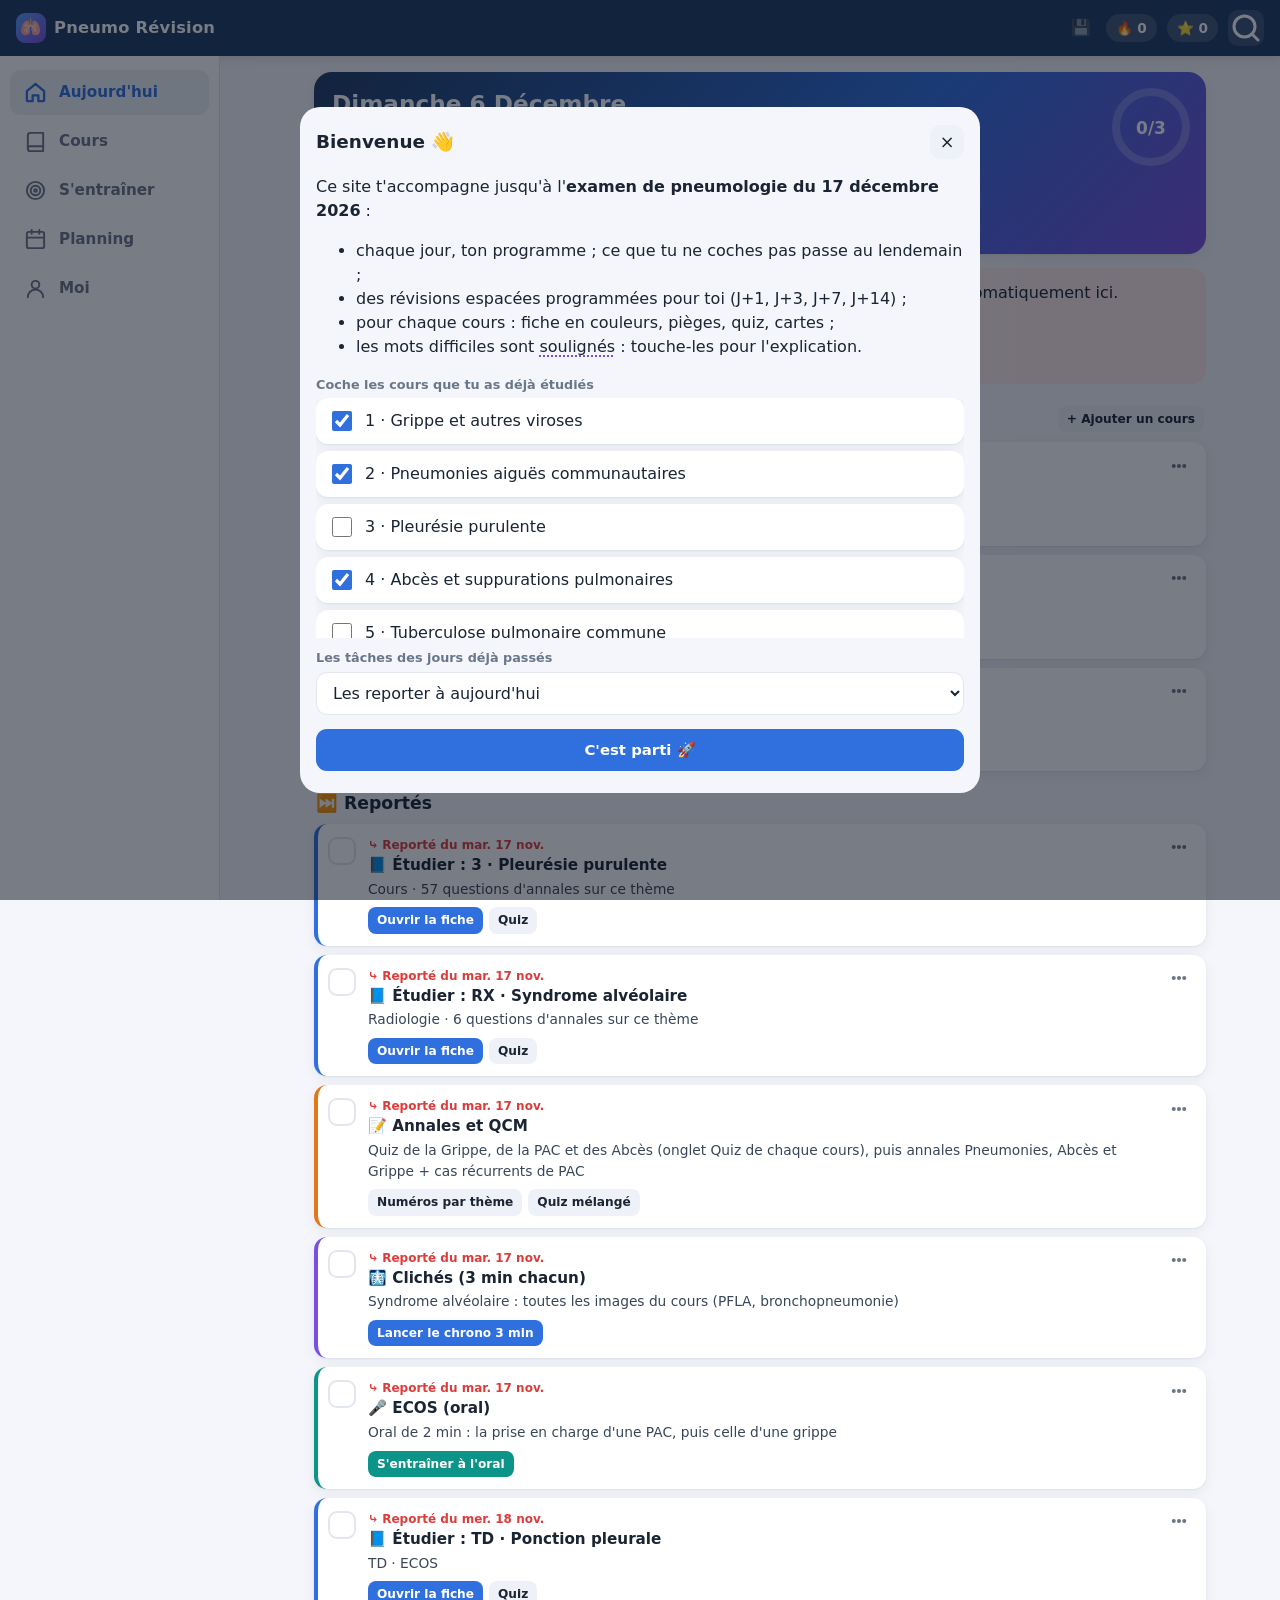
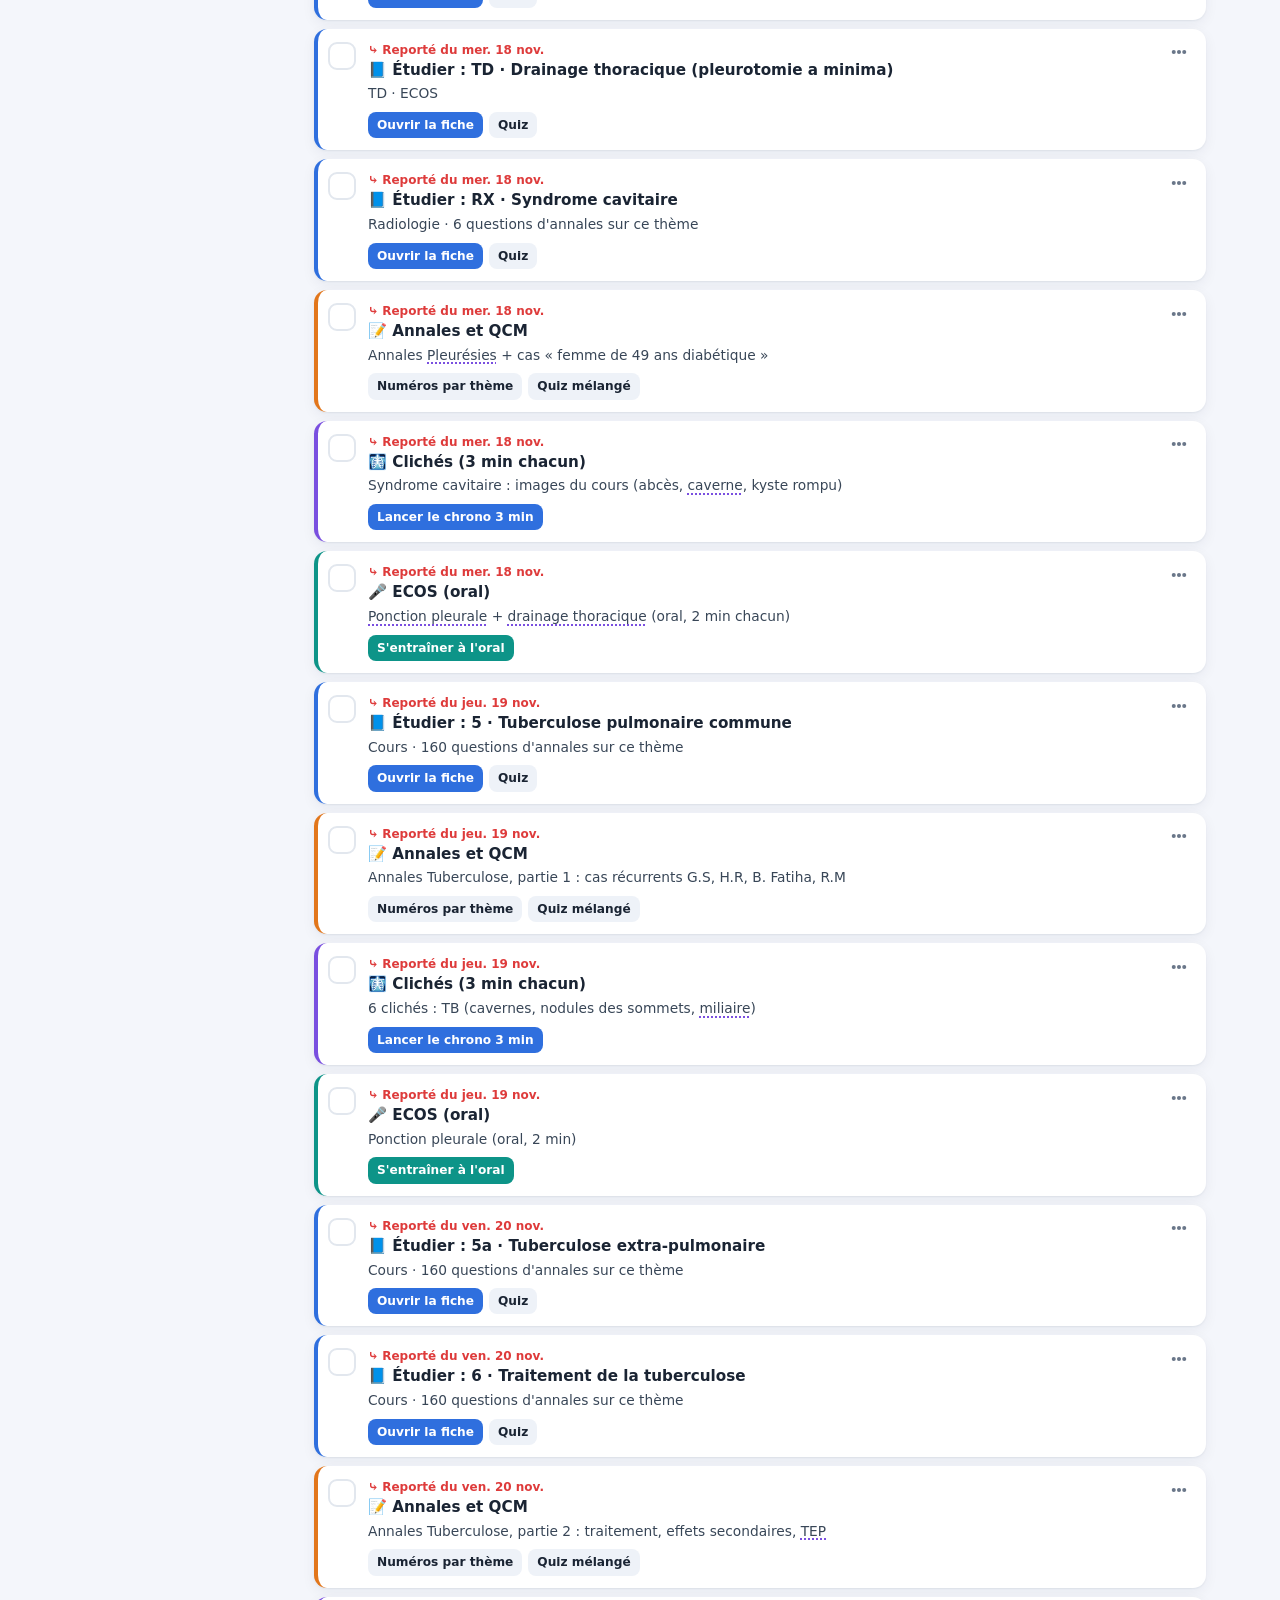
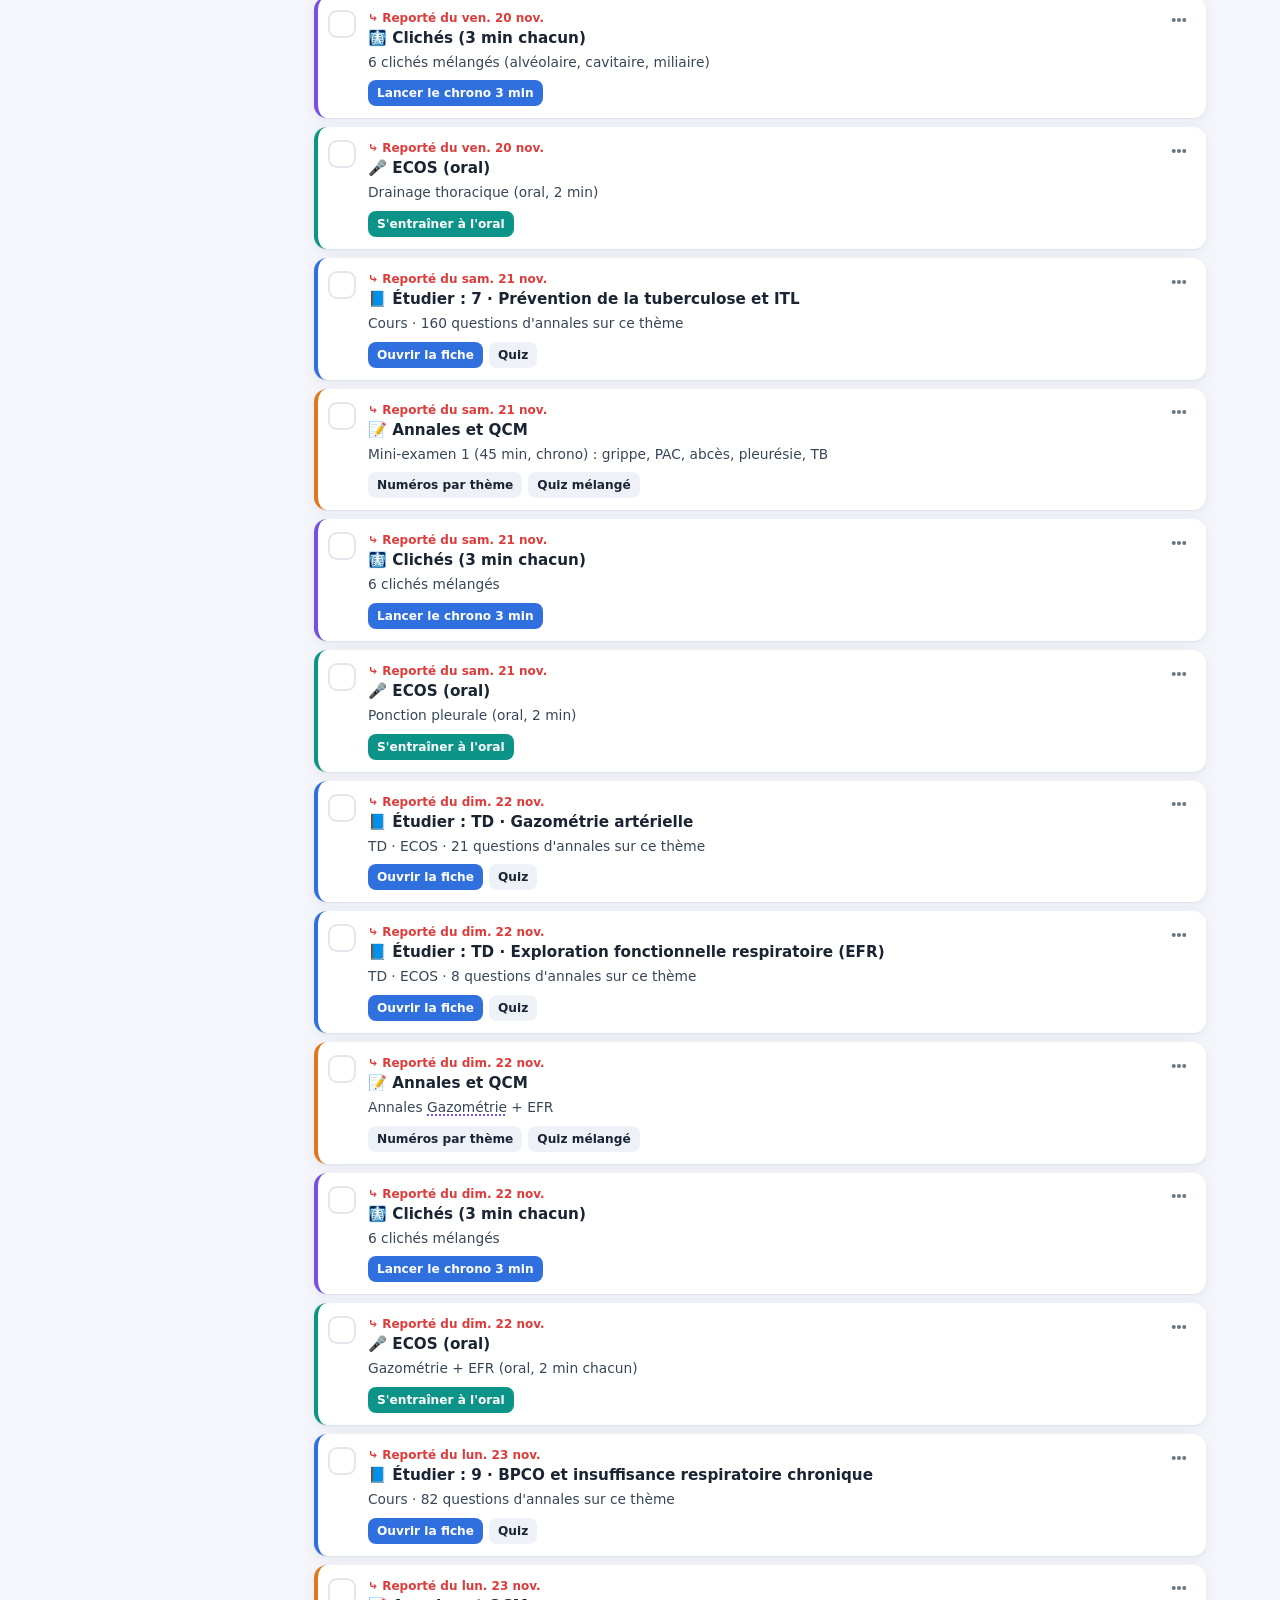
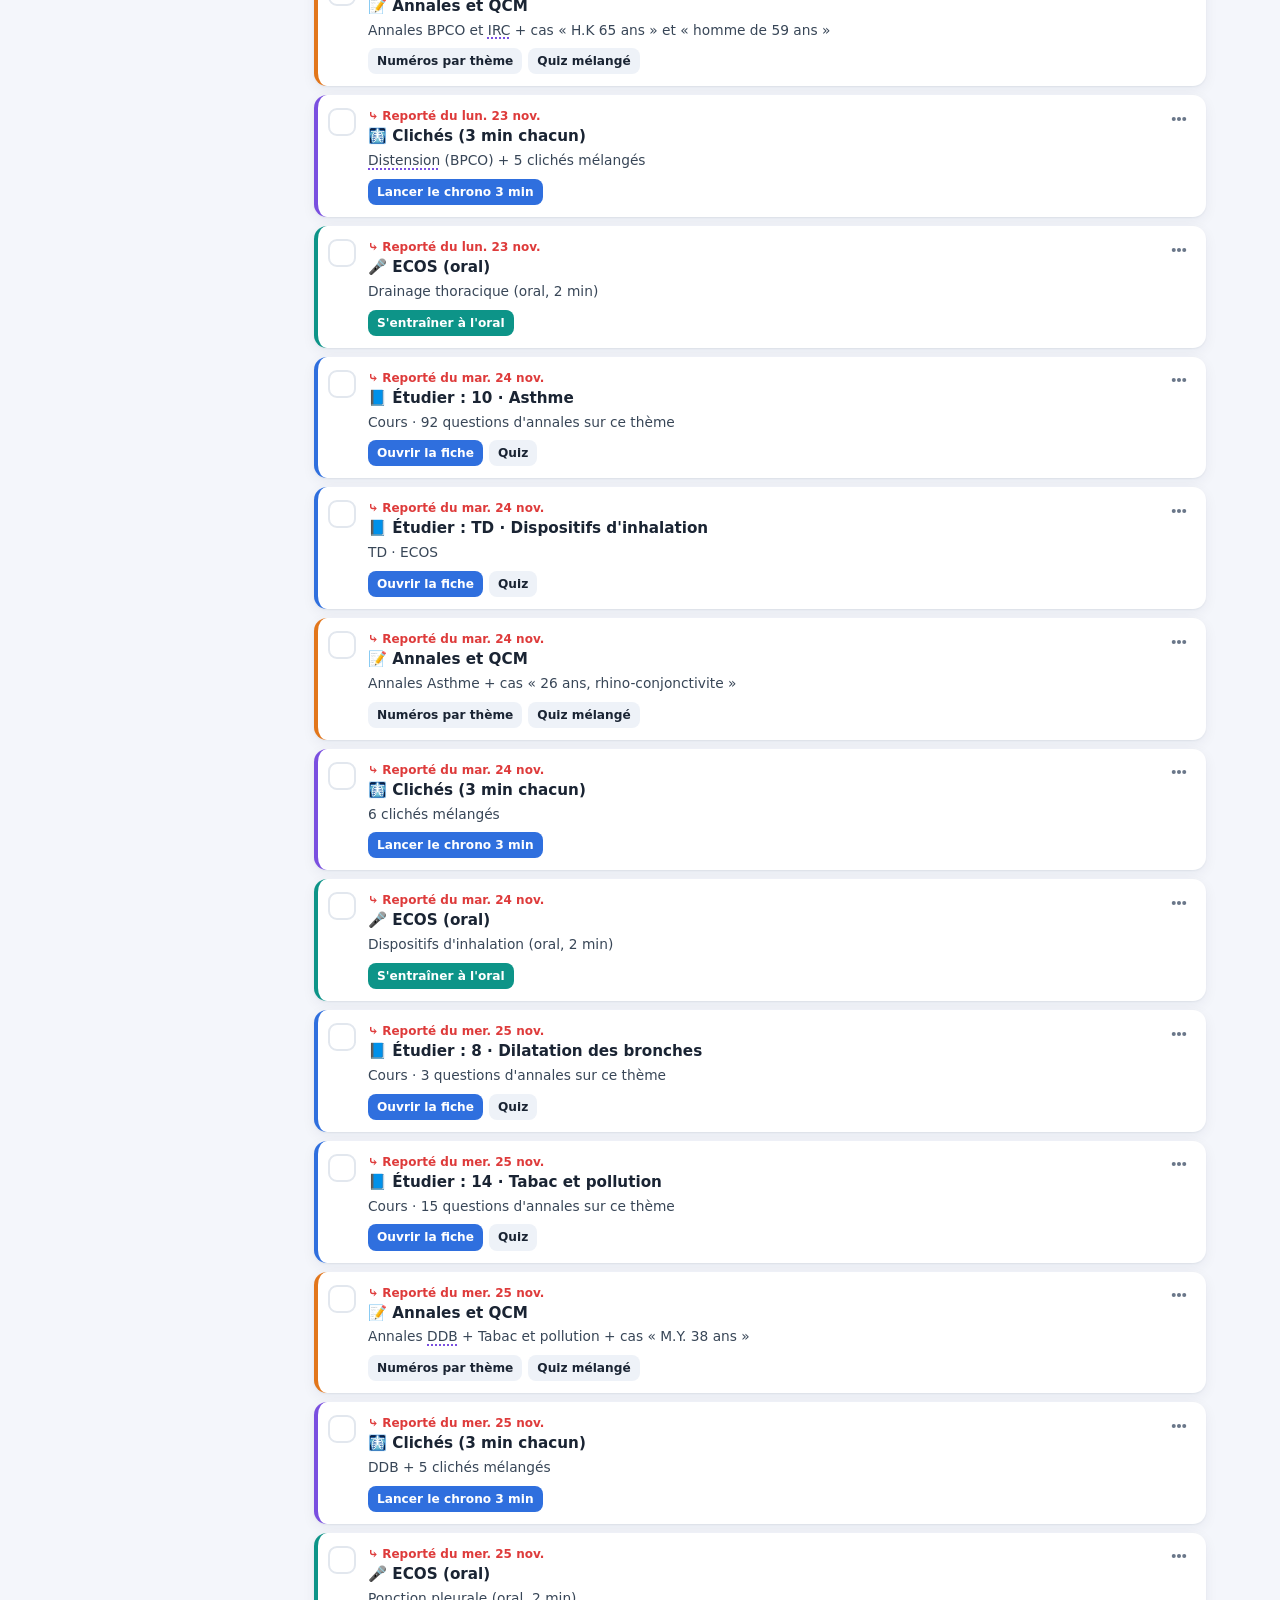
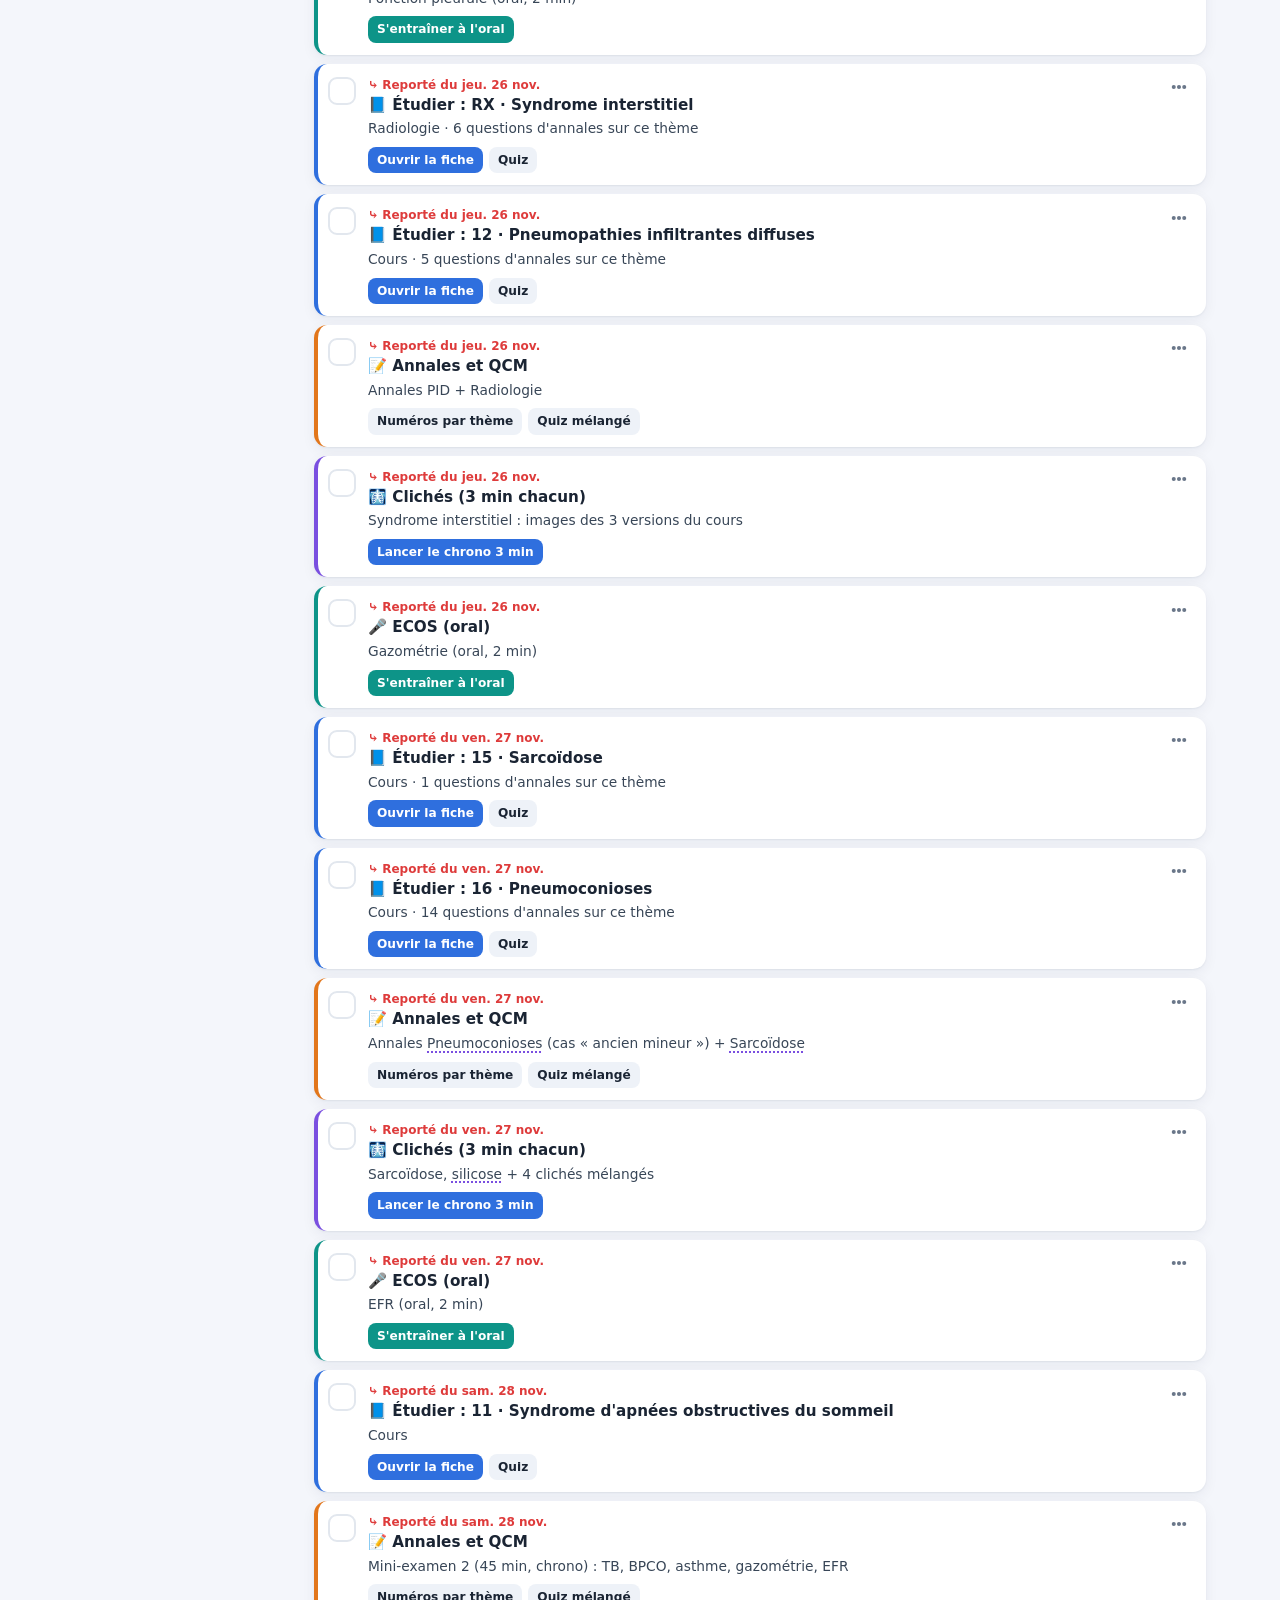
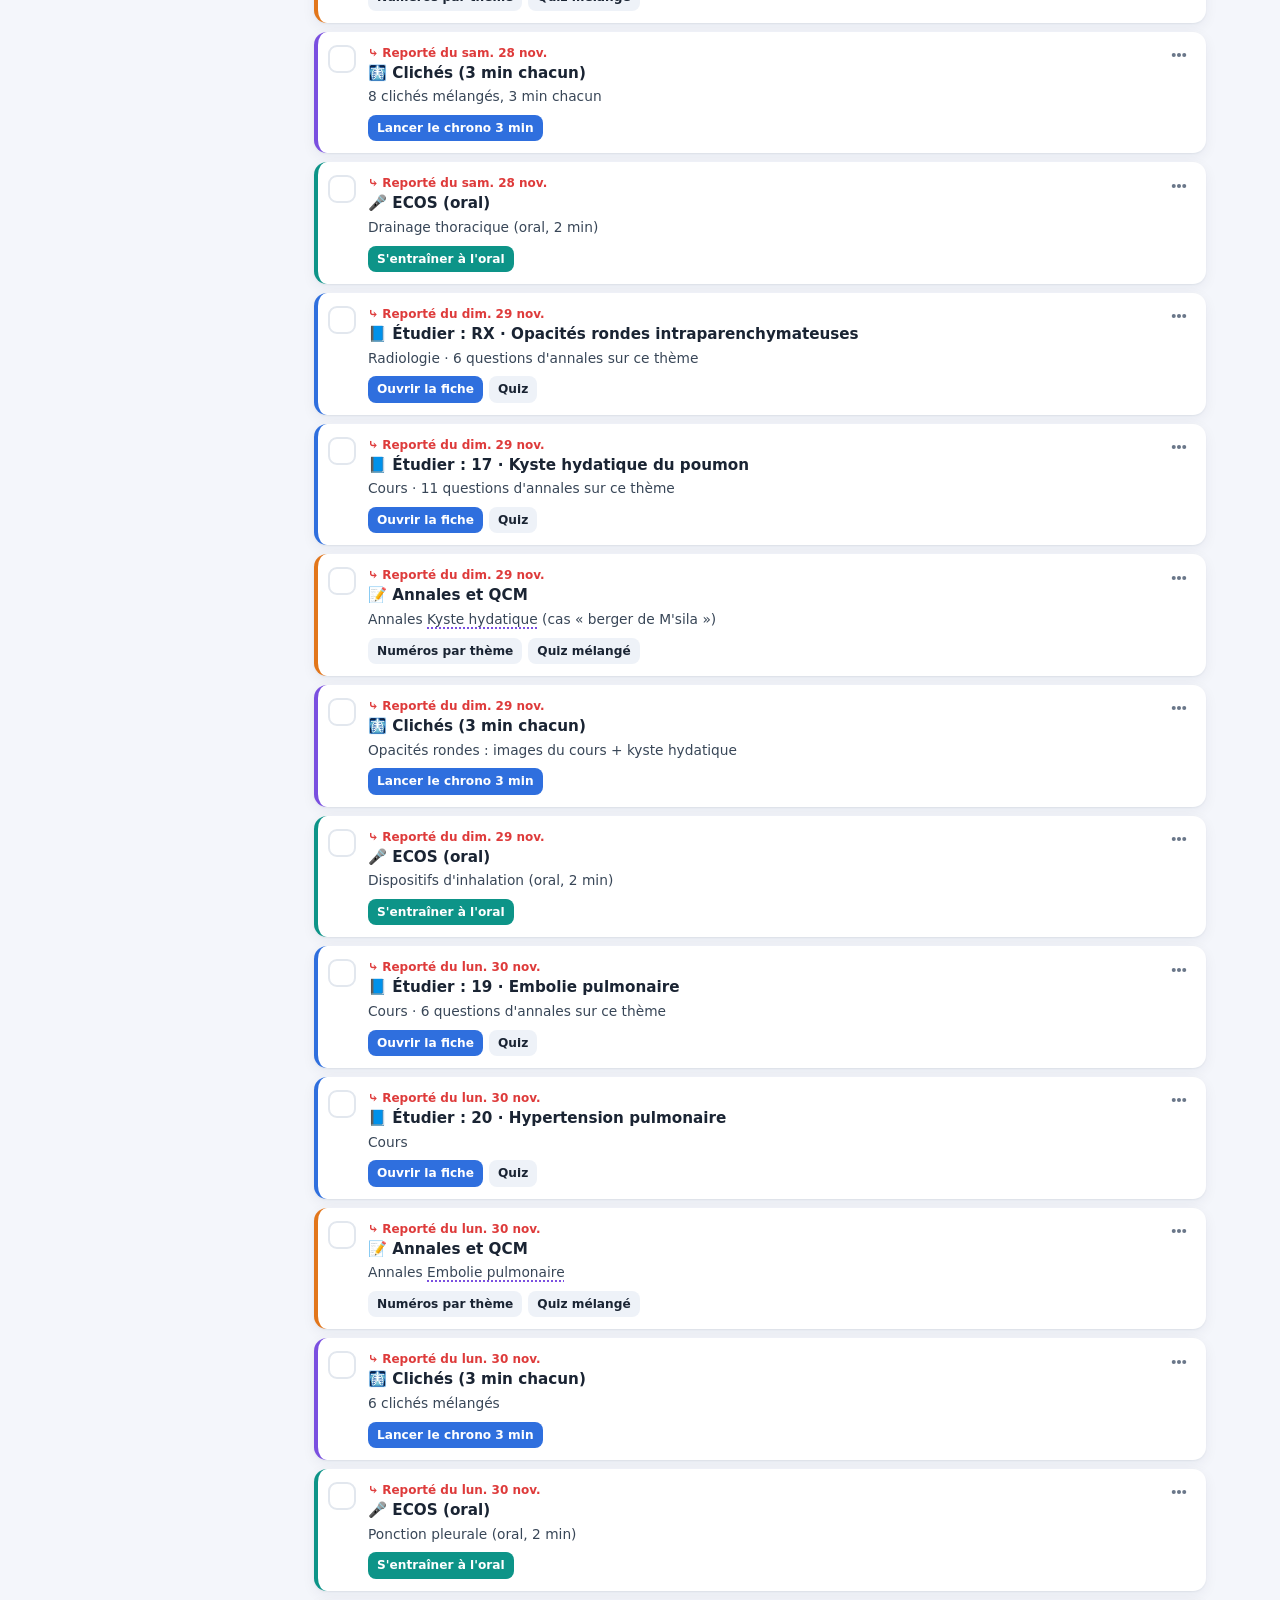
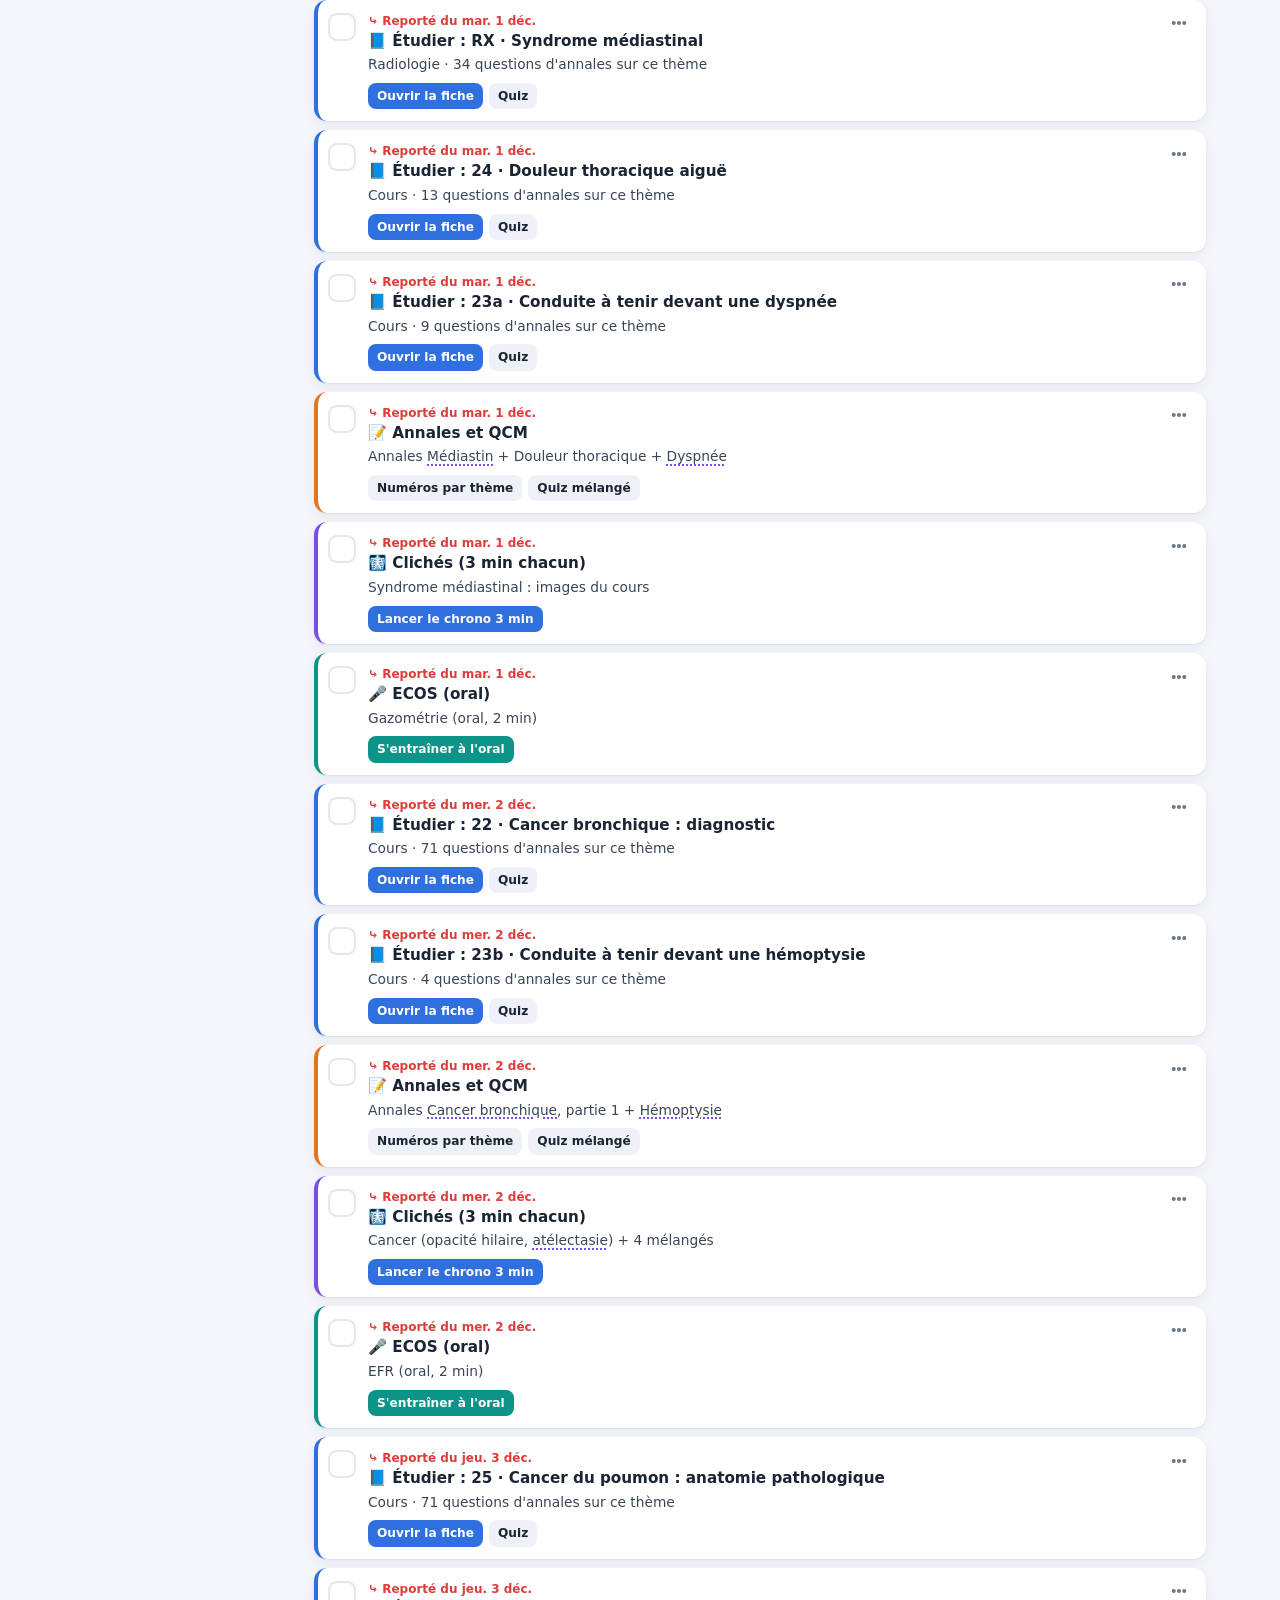
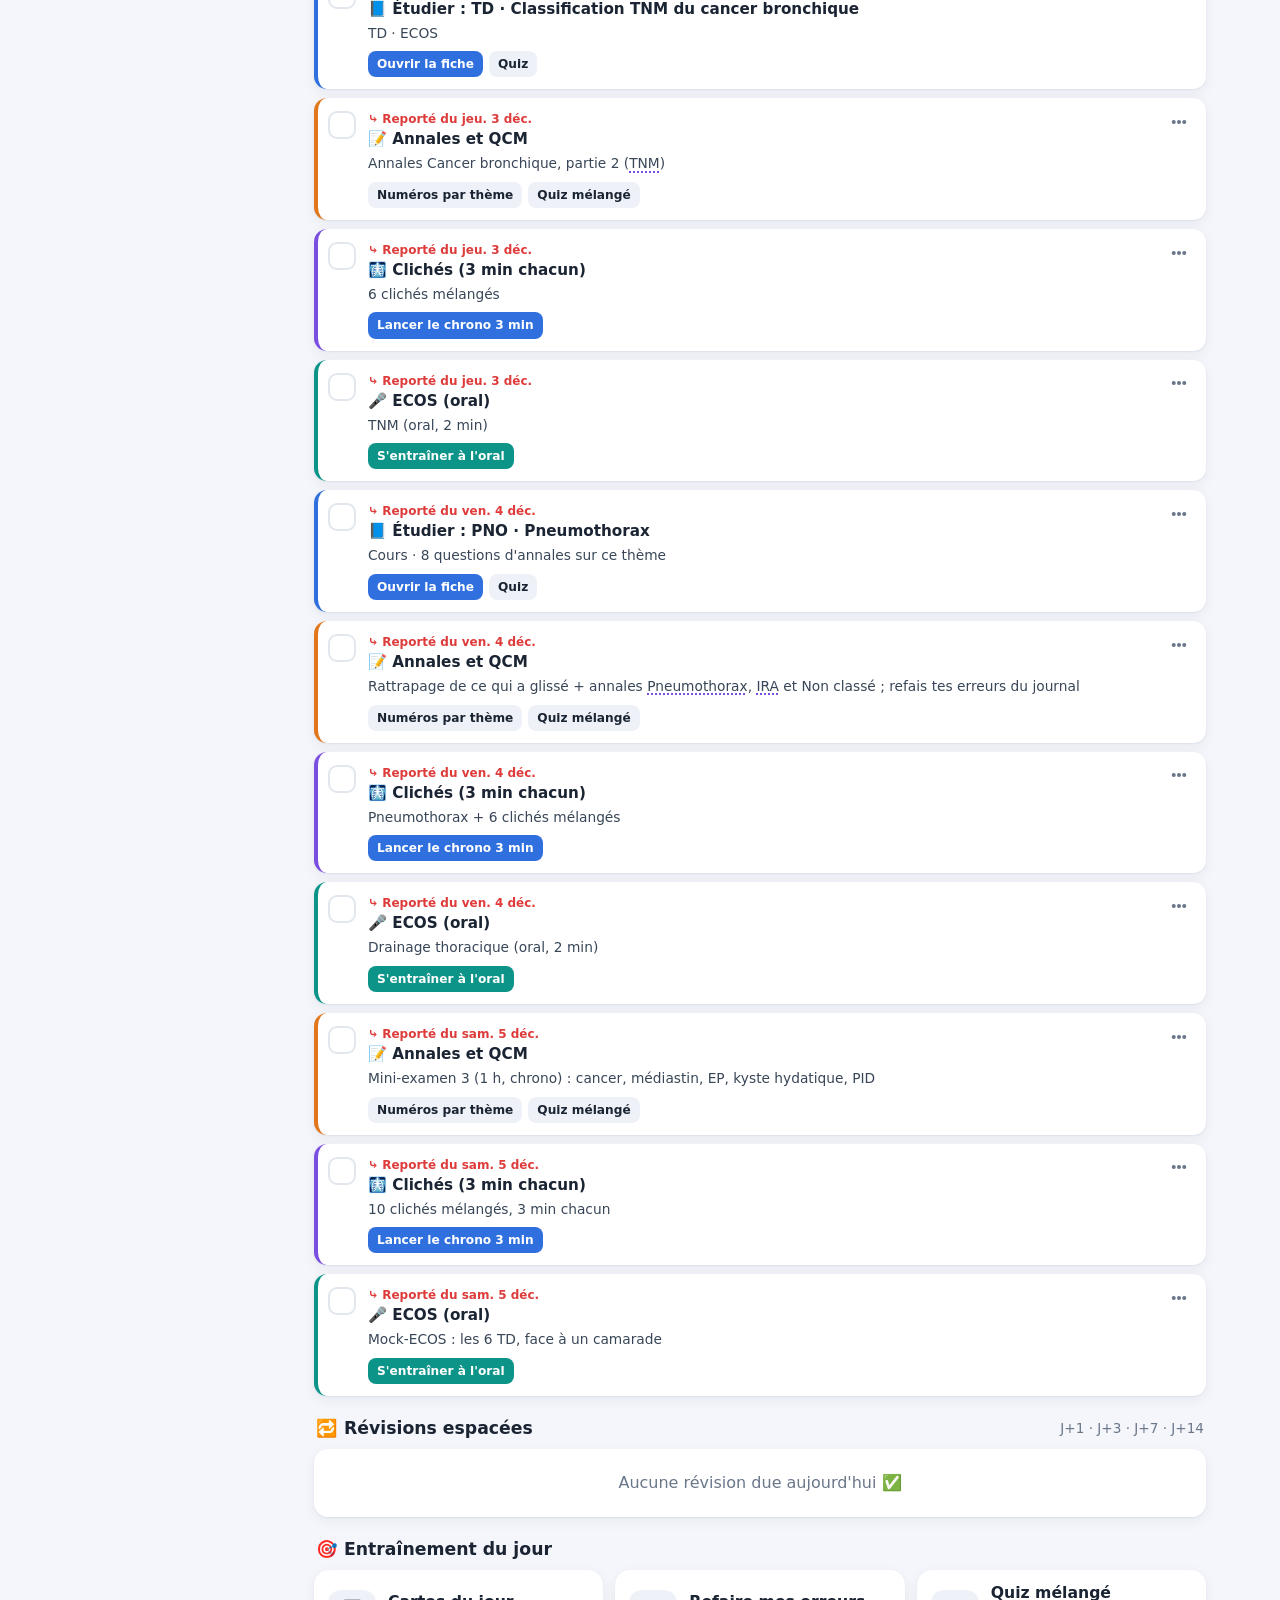
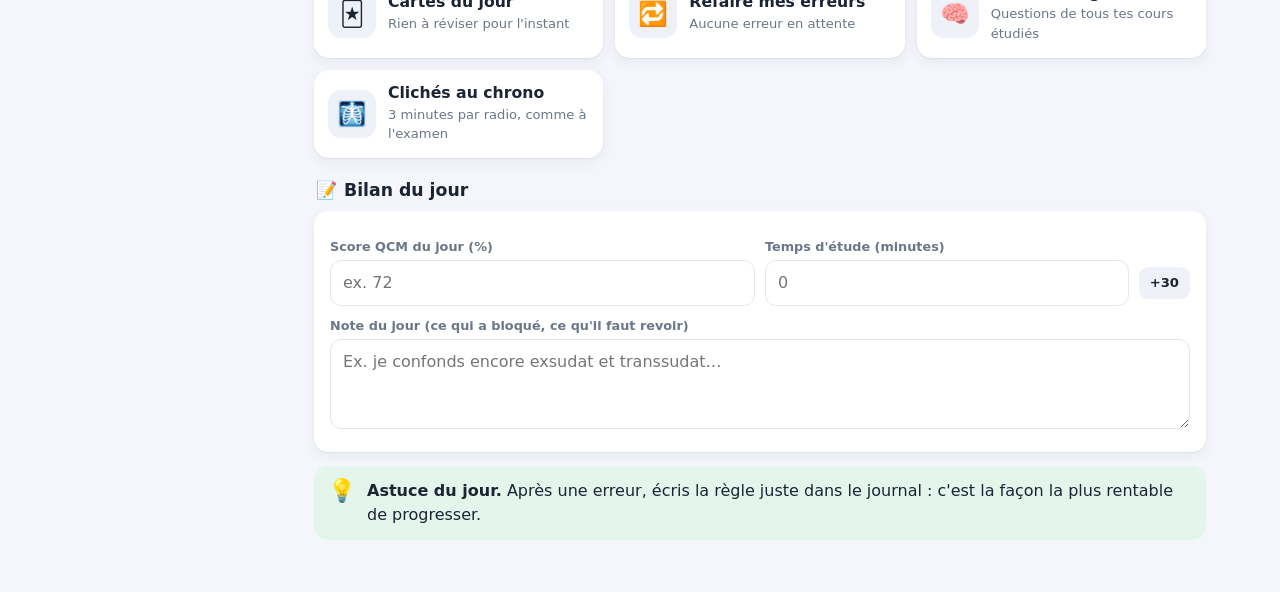
==== commit b5c187b5: "Sauvegarde automatique renforcée, mode mémoire, astuces mnémotechniques et chiffres clés, page Appli" ====
--- a/index.html
+++ b/index.html
@@ -14,7 +14,12 @@
 <body>
 <div id="app"><p style="padding:24px;font-family:system-ui,sans-serif;color:#6a7789">Chargement de Pneumo Révision…</p></div>
 <noscript><p style="padding:24px;font-family:system-ui,sans-serif">Active JavaScript pour utiliser ce site.</p></noscript>
-<script>window.PNEUMO = { F: {}, fiche: function (id, d) { this.F[id] = d; } };</script>
+<script>
+  /* compatibilité avec les anciens navigateurs / WebView Android */
+  if (!Array.prototype.flat) Object.defineProperty(Array.prototype, 'flat', { configurable: true, writable: true, value: function (d) { d = d === undefined ? 1 : Math.floor(d); return d < 1 ? Array.prototype.slice.call(this) : Array.prototype.reduce.call(this, function (a, v) { return a.concat(Array.isArray(v) ? v.flat(d - 1) : v); }, []); } });
+  if (!Array.prototype.flatMap) Object.defineProperty(Array.prototype, 'flatMap', { configurable: true, writable: true, value: function (f, t) { return Array.prototype.map.call(this, f, t).flat(1); } });
+  window.PNEUMO = { F: {}, fiche: function (id, d) { this.F[id] = d; } };
+</script>
 <script src="data/lessons.js"></script>
 <script src="data/plan.js"></script>
 <script src="data/annales.js"></script>
@@ -28,7 +33,7 @@
 <script src="js/train.js"></script>
 <script>
   PNEUMO.start();
-  if ('serviceWorker' in navigator && location.protocol === 'https:') { navigator.serviceWorker.register('sw.js').catch(function () {}); }
+  if ('serviceWorker' in navigator && location.protocol === 'https:' && !window.PneumoNative) { navigator.serviceWorker.register('sw.js').catch(function () {}); }
 </script>
 </body>
 </html>
--- a/css/app.css
+++ b/css/app.css
@@ -178,9 +178,9 @@
 .tbw{overflow-x:auto;margin:10px 0;border-radius:12px;box-shadow:0 0 0 1px var(--line)}
 table.tb{border-collapse:collapse;width:100%;font-size:.88rem;background:var(--card)}
 table.tb th{background:var(--navy);color:#fff;text-align:left;padding:8px 10px;font-size:.8rem;vertical-align:bottom}
-table.tb td{padding:8px 10px;border-top:1px solid var(--line);vertical-align:top}
+table.tb td{padding:8px 10px;border-top:1px solid var(--line);vertical-align:top;hyphens:auto;-webkit-hyphens:auto;overflow-wrap:anywhere}
 table.tb tr:nth-child(even) td{background:var(--soft2)}
-table.tb td:first-child{font-weight:700}
+table.tb td:first-child{font-weight:700;min-width:6em}
 .steps{counter-reset:st;list-style:none;padding:0!important;margin:10px 0}
 .steps li{counter-increment:st;position:relative;padding:9px 12px 9px 48px;margin:7px 0!important;background:var(--card);border-radius:12px;box-shadow:0 0 0 1px var(--line)}
 .steps li:before{content:counter(st);position:absolute;left:10px;top:8px;width:28px;height:28px;border-radius:50%;background:var(--blue);color:#fff;display:grid;place-items:center;font-weight:800;font-size:.85rem}
@@ -211,6 +211,7 @@
 .svgfig{margin:12px 0;background:var(--card);border-radius:14px;box-shadow:0 0 0 1px var(--line);padding:10px;overflow-x:auto}
 .svgfig svg{display:block;width:100%;height:auto;max-width:640px;margin:0 auto}
 .svgfig figcaption{font-size:.8rem;color:var(--muted);text-align:center;margin-top:6px}
+@media(max-width:560px){.svgfig svg.wide{min-width:520px}.svgfig:has(svg.wide) figcaption::before{content:"↔ Fais glisser le schéma · ";font-weight:700;color:var(--ink)}}
 
 /* ---------- glossary ---------- */
 .term{border:0;background:none;padding:0;font:inherit;color:inherit;text-decoration:underline dotted 2px;text-decoration-color:var(--purple);text-underline-offset:3px;cursor:help;display:inline;text-align:inherit}
@@ -263,7 +264,7 @@
 .fc{perspective:1200px;height:300px;margin:6px 0 12px;cursor:pointer}
 .fc .in{position:relative;width:100%;height:100%;transition:transform .45s;transform-style:preserve-3d}
 .fc.flip .in{transform:rotateY(180deg)}
-.fc .fa,.fc .fb2{position:absolute;inset:0;backface-visibility:hidden;-webkit-backface-visibility:hidden;border-radius:18px;box-shadow:var(--shadow);padding:20px;display:flex;flex-direction:column;justify-content:center;text-align:center;overflow:auto}
+.fc .fa,.fc .fb2{position:absolute;top:0;right:0;bottom:0;left:0;backface-visibility:hidden;-webkit-backface-visibility:hidden;border-radius:18px;box-shadow:var(--shadow);padding:20px;display:flex;flex-direction:column;justify-content:center;text-align:center;overflow:auto}
 .fc .fa{background:var(--card);border-top:6px solid var(--blue)}
 .fc .fb2{background:var(--card);border-top:6px solid var(--green);transform:rotateY(180deg)}
 .fc .k{font-size:.72rem;font-weight:900;letter-spacing:.08em;text-transform:uppercase;color:var(--muted);margin-bottom:8px}
@@ -306,7 +307,7 @@
 .toast{background:#17202e;color:#fff;border-radius:12px;padding:9px 15px;font-weight:700;font-size:.9rem;box-shadow:0 8px 24px rgba(0,0,0,.25);animation:tin .25s ease-out}
 .toast.xp{background:linear-gradient(135deg,#7a4fe0,#2f6fde)}
 @keyframes tin{from{opacity:0;transform:translateY(10px)}to{opacity:1;transform:none}}
-.ov{position:fixed;inset:0;z-index:70;background:rgba(10,18,32,.55);display:flex;align-items:flex-end;justify-content:center;animation:fade .15s}
+.ov{position:fixed;top:0;right:0;bottom:0;left:0;z-index:70;background:rgba(10,18,32,.55);display:flex;align-items:flex-end;justify-content:center;animation:fade .15s}
 @keyframes fade{from{opacity:0}to{opacity:1}}
 .sheet{background:var(--bg);width:min(680px,100%);max-height:92vh;overflow:auto;border-radius:20px 20px 0 0;padding:18px 16px 22px;animation:up .2s ease-out}
 @media(min-width:700px){.ov{align-items:center}.sheet{border-radius:20px}}
@@ -315,7 +316,7 @@
 .sheet .sh h2{font-size:1.15rem}
 .xbtn{border:0;background:var(--soft);width:34px;height:34px;border-radius:10px;font-size:1.1rem;flex:0 0 auto}
 .menu button{display:block;width:100%;text-align:left;border:0;background:var(--card);padding:13px 14px;border-radius:12px;margin-bottom:7px;font-weight:700;box-shadow:var(--shadow)}
-#confetti{position:fixed;inset:0;pointer-events:none;z-index:95}
+#confetti{position:fixed;top:0;right:0;bottom:0;left:0;pointer-events:none;z-index:95}
 .pick{display:flex;gap:10px;align-items:center;padding:10px 12px;border-radius:12px;background:var(--card);box-shadow:var(--shadow);margin-bottom:7px;width:100%;border:0;text-align:left}
 .pick .n{flex:0 0 auto;min-width:30px;height:30px;padding:0 6px;border-radius:9px;color:#fff;font-weight:800;font-size:.82rem;display:grid;place-items:center}
 .nums{display:flex;flex-wrap:wrap;gap:5px;margin:6px 0 10px}
@@ -340,3 +341,65 @@
 .qsj .clue{background:var(--card);border-radius:12px;box-shadow:var(--shadow);padding:10px 13px;margin:7px 0;animation:tin .25s}
 .qsj .clue b{color:var(--purple)}
 @media print{.top,.nav,.tabs,.lh .row,.toasts{display:none!important}main{margin:0;padding:0}.card,.sec-h{box-shadow:none}}
+
+/* Vérifie-toi, lecture, le savais-tu */
+.co.fun{background:#fff7e6;border-color:#f2b400} .co.fun .cl{color:#8a5a00}
+[data-theme=dark] .co.fun,.dark .co.fun{background:#3a2e10;border-color:#c58b00} [data-theme=dark] .co.fun .cl,.dark .co.fun .cl{color:#ffd166}
+.chk{margin:14px 0;padding:12px 14px;border-radius:14px;background:var(--card);box-shadow:0 0 0 2px #7a4fe0 inset}
+.chk .cl{font-size:.72rem;font-weight:900;letter-spacing:.06em;text-transform:uppercase;color:#7a4fe0;margin-bottom:4px}
+.chk .cq{font-weight:700;margin-bottom:8px}
+.chk .copts{display:grid;gap:6px}
+.chk .copts.two{grid-template-columns:1fr 1fr}
+.chk .copt{text-align:left;padding:9px 11px;border-radius:10px;border:1px solid var(--line);background:var(--soft2);color:var(--ink);font:inherit;cursor:pointer}
+.chk .copts.two .copt{text-align:center;font-weight:800}
+.chk .copt.ok{background:#e6f6ec;border-color:#1f9d60;color:#0f5534}
+.chk .copt.ko{background:#fdeaea;border-color:#de3b3b;color:#7d1717}
+.chk.done .copt{cursor:default}
+.chk .cex{margin-top:8px;font-size:.92rem}
+.readbar{position:sticky;top:52px;z-index:6;display:flex;align-items:center;gap:8px;margin:0 0 10px;padding:6px 10px;border-radius:10px;background:var(--card);box-shadow:0 1px 6px rgba(0,0,0,.08);font-size:.78rem;font-weight:700}
+.readbar .trk{flex:1;height:6px;border-radius:6px;background:var(--line);overflow:hidden}
+.readbar .trk i{display:block;height:100%;width:0;background:linear-gradient(90deg,#1f9d60,#2f6fde);transition:width .4s}
+.readbar span{white-space:nowrap}
+.sec.read .sec-h .num{background:#1f9d60;color:#fff}
+.secend{height:1px}
+/* ---------- mémoire : acronymes, chiffres clés, mode mémoire ---------- */
+:root{--hid:#cdd6e4}
+[data-theme=dark]{--hid:#33435f}
+.acro{margin:14px 0;padding:12px 14px;border-radius:14px;background:linear-gradient(135deg,rgba(47,111,222,.07),rgba(122,79,224,.10));box-shadow:0 0 0 1.5px rgba(122,79,224,.35) inset}
+.acro .cl{display:flex;align-items:center;justify-content:space-between;gap:8px;font-size:.72rem;font-weight:900;letter-spacing:.06em;text-transform:uppercase;color:#7a4fe0;margin-bottom:4px}
+[data-theme=dark] .acro .cl{color:#b39bff}
+.acro .ahide{flex:none;border:0;background:var(--card);color:#7a4fe0;font:inherit;font-size:.7rem;font-weight:800;padding:4px 10px;border-radius:99px;box-shadow:0 0 0 1px rgba(122,79,224,.45) inset;cursor:pointer;text-transform:none;letter-spacing:0}
+[data-theme=dark] .acro .ahide{color:#c8b6ff}
+.acro .aw{font-size:1.5rem;font-weight:900;letter-spacing:.06em;line-height:1.2;margin:2px 0 10px;background:linear-gradient(90deg,#2f6fde,#7a4fe0 55%,#d23a7a);-webkit-background-clip:text;background-clip:text;color:transparent;word-break:break-word}
+[data-theme=dark] .acro .aw{background:linear-gradient(90deg,#7fb0ff,#b39bff 55%,#ff8fc0);-webkit-background-clip:text;background-clip:text}
+.acro .al{display:grid;gap:6px}
+.acro .ar{display:flex;align-items:center;gap:11px;padding:2px 0}
+.acro .ar>b{flex:none;min-width:36px;height:36px;padding:0 7px;border-radius:11px;display:grid;place-items:center;background:var(--ac);color:#fff;font-size:1.1rem;font-weight:900;box-shadow:0 2px 6px rgba(0,0,0,.14)}
+.acro .ar span{flex:1;line-height:1.35}
+.acro .an{margin-top:9px;font-size:.88rem;color:var(--ink2)}
+.acro.atest .ar,.memo .acro .ar{cursor:pointer}
+.acro.atest .ar:not(.shown) span,.memo .acro .ar:not(.shown) span{filter:blur(6px);opacity:.55;user-select:none;-webkit-user-select:none}
+.memo .acro .ar>b{color:#fff!important;background:var(--ac)!important}
+.memo .acro .ar span b,.memo .acro .ar span b *{color:inherit!important;background:none!important}
+.knum{margin:14px 0;padding:12px 14px 14px;border-radius:14px;background:var(--soft2);box-shadow:0 0 0 1.5px var(--line) inset}
+.knum .cl{font-size:.72rem;font-weight:900;letter-spacing:.06em;text-transform:uppercase;color:var(--teal);margin-bottom:8px}
+.knum .ng{display:grid;grid-template-columns:repeat(auto-fill,minmax(138px,1fr));gap:8px}
+.knum .nt{--nc:var(--teal);background:var(--card);border-radius:12px;padding:9px 10px 10px;box-shadow:var(--shadow);display:flex;flex-direction:column;gap:3px;border-top:3px solid var(--nc)}
+.knum .nt:nth-child(5n+2){--nc:var(--blue)} .knum .nt:nth-child(5n+3){--nc:var(--purple)} .knum .nt:nth-child(5n+4){--nc:var(--orange)} .knum .nt:nth-child(5n+5){--nc:var(--pink)}
+.knum .nt b{font-size:1.16rem;font-weight:900;color:var(--nc);line-height:1.2;word-break:break-word}
+.knum .nt span{font-size:.83rem;color:var(--ink2);line-height:1.32}
+.memo .sec-b b,.memo .ess b{color:transparent!important;background:var(--hid);border-radius:5px;cursor:pointer;-webkit-box-decoration-break:clone;box-decoration-break:clone;transition:background .15s,color .15s}
+.memo .sec-b b *,.memo .ess b *{color:transparent!important;border-color:transparent!important;text-decoration-color:transparent!important;background:transparent!important}
+.memo .sec-b b.shown,.memo .ess b.shown{color:inherit!important;background:rgba(242,180,0,.30)}
+.memo .sec-b b.shown *,.memo .ess b.shown *{color:inherit!important}
+.memo .knum .nt b.shown{color:var(--nc)!important}
+.memo .chk b,.memo .chk b *{color:inherit!important;background:none!important;cursor:auto}
+.readbar .mbtn{flex:none;border:0;border-radius:99px;padding:4px 10px;font:inherit;font-size:.74rem;font-weight:800;background:var(--soft);color:var(--ink2);cursor:pointer;white-space:nowrap}
+.btn.mbtn{background:var(--soft);color:var(--ink)}
+.mbtn.on,.btn.mbtn.on{background:#7a4fe0!important;color:#fff!important}
+@media(max-width:380px){.readbar span{font-size:.72rem}.readbar .mbtn{padding:4px 8px}}
+/* témoin de sauvegarde */
+.top .svd{display:grid;place-items:center;width:30px;height:30px;border-radius:9px;font-size:1rem;line-height:1;opacity:.5;filter:grayscale(.4);transition:opacity .3s,transform .3s,filter .3s;position:relative}
+.top .svd.on{opacity:1;transform:scale(1.15);filter:none}
+.top .svd.on::after{content:"✓";position:absolute;right:-1px;bottom:-1px;font-size:.62rem;font-weight:900;color:#06361f;background:#7dffb0;border-radius:99px;width:13px;height:13px;display:grid;place-items:center}
+@media(max-width:340px){.top .svd{display:none}}
